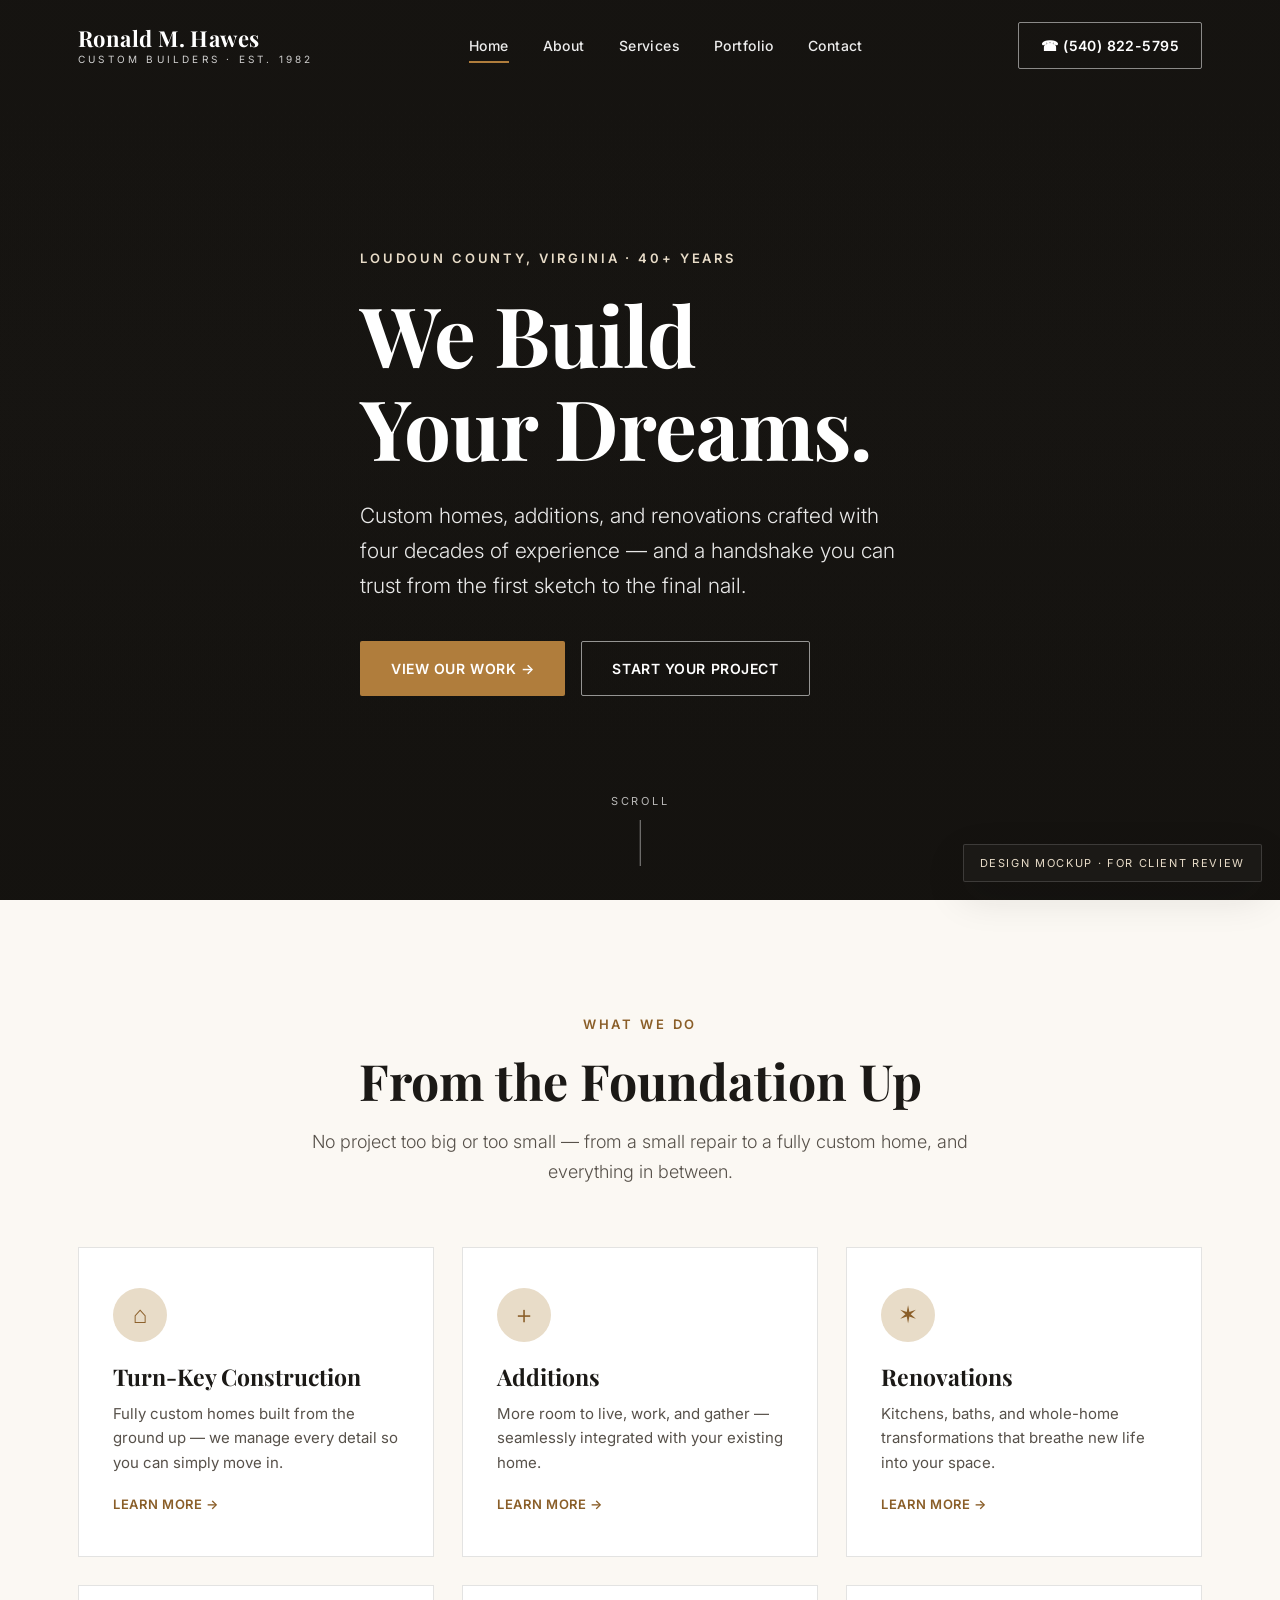
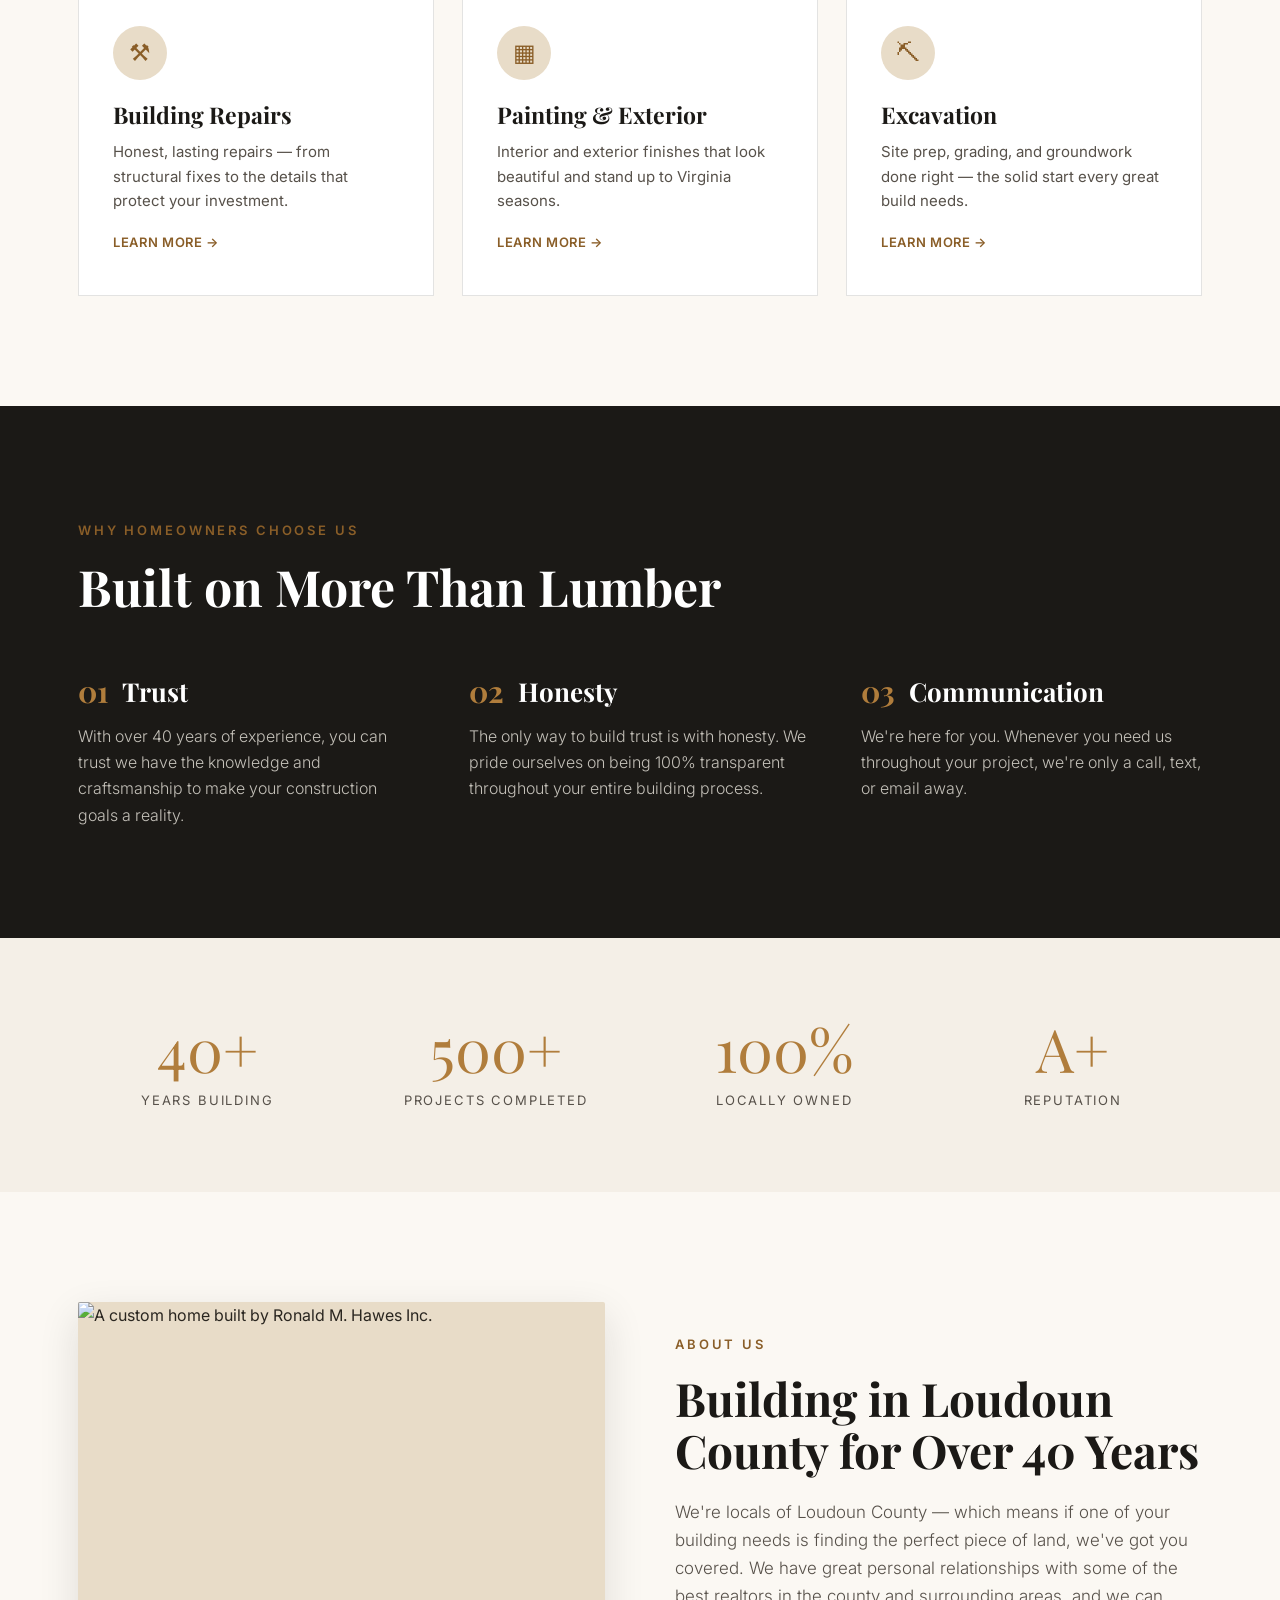
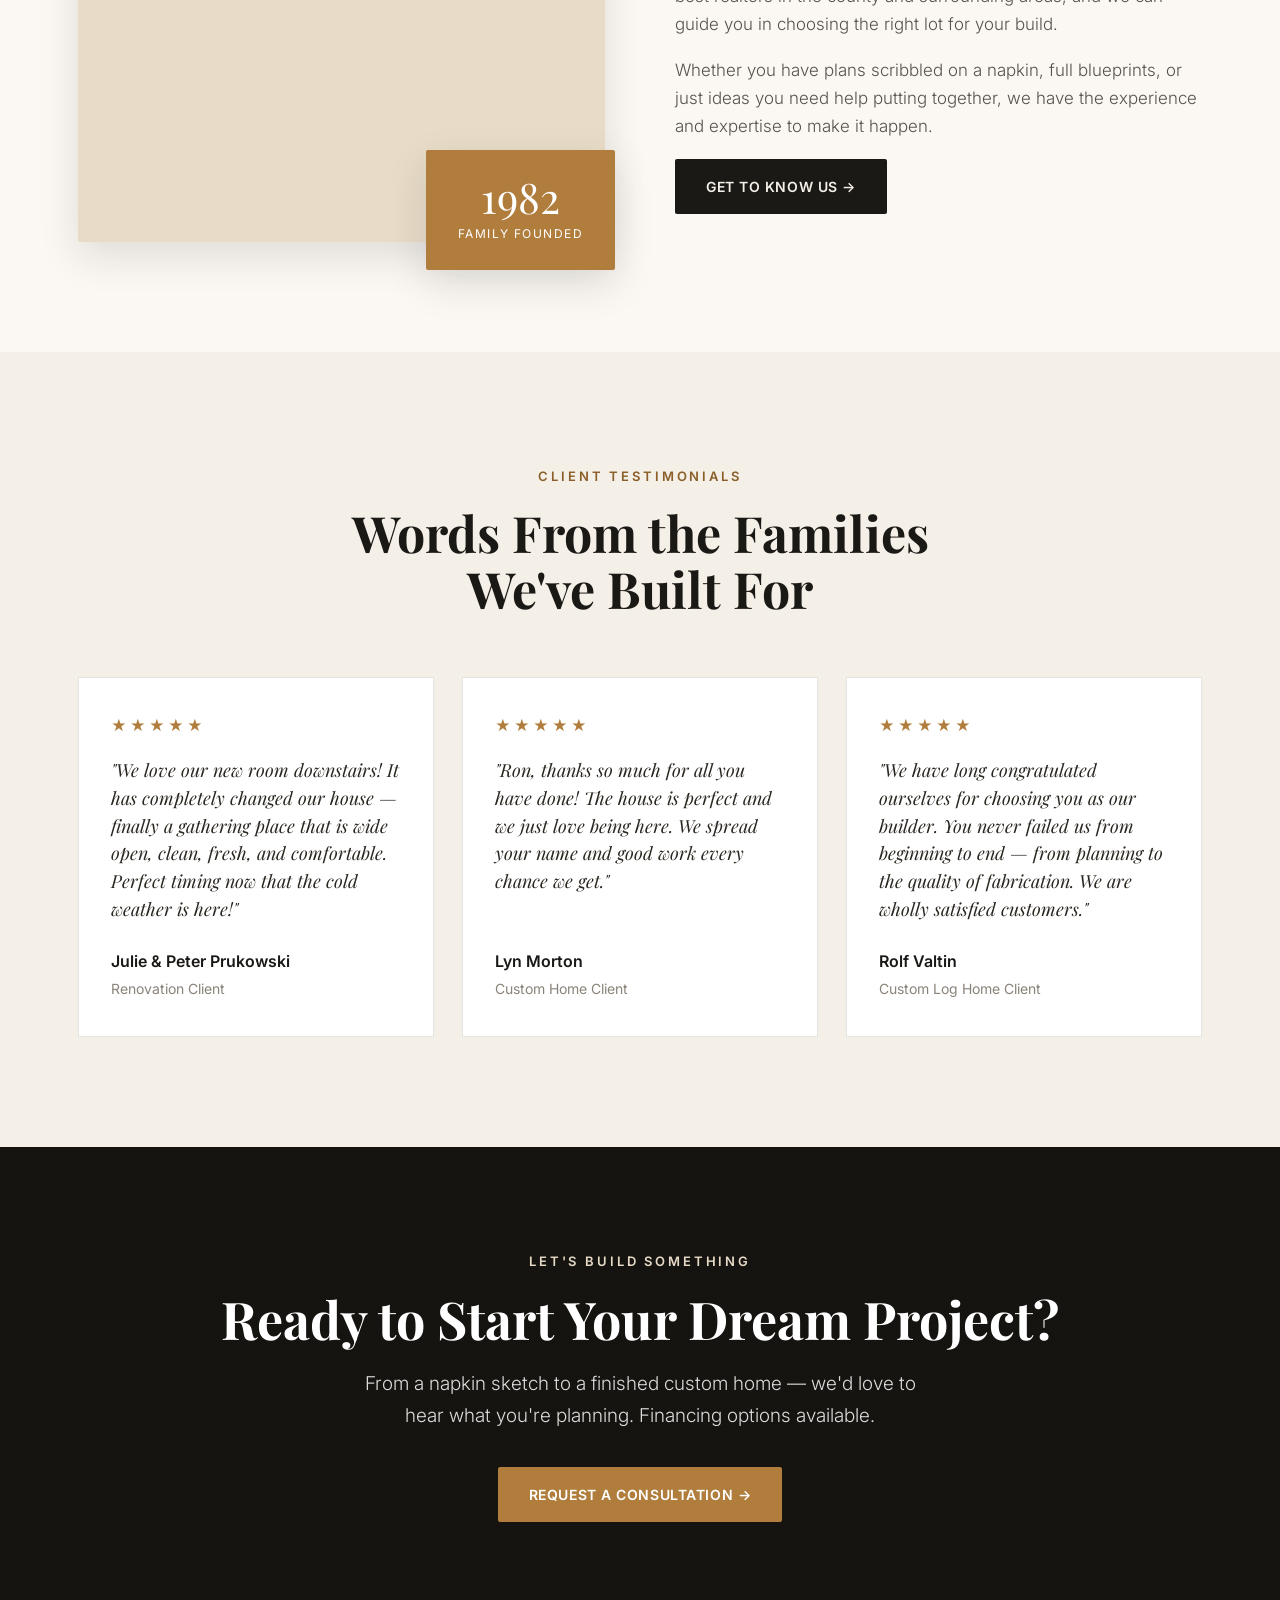
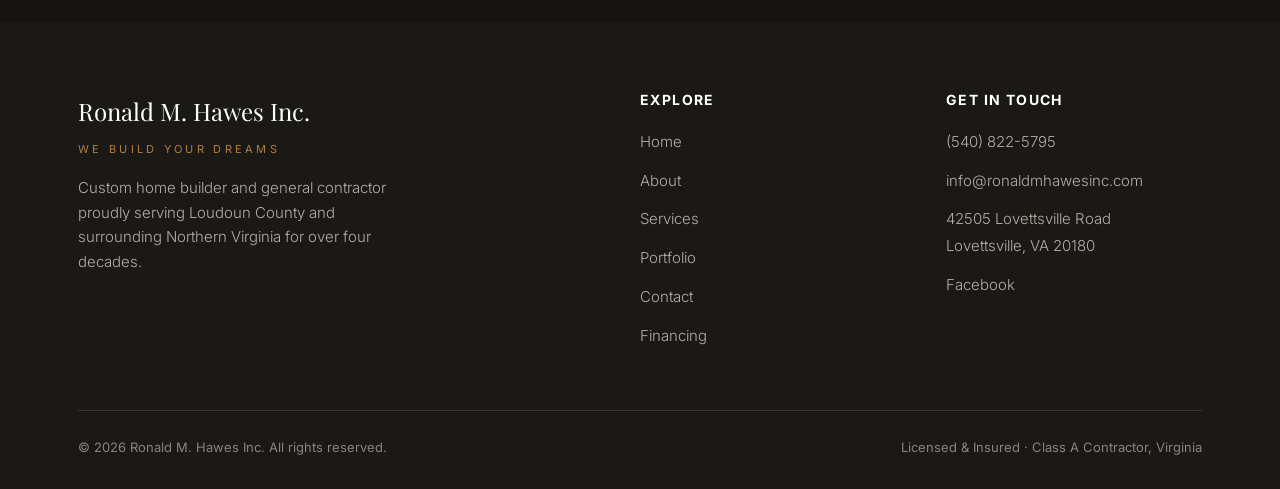
==== site1/index.html @ 23a02fa9 "Restructure into per-concept folders; add landing page (site1)" ====
<!DOCTYPE html>
<html lang="en">
<head>
<meta charset="UTF-8">
<meta name="viewport" content="width=device-width, initial-scale=1.0">
<title>Ronald M. Hawes Inc. | Custom Home Building in Loudoun County, VA</title>
<link rel="preconnect" href="https://fonts.googleapis.com">
<link rel="preconnect" href="https://fonts.gstatic.com" crossorigin>
<link href="https://fonts.googleapis.com/css2?family=Playfair+Display:wght@500;600;700&family=Inter:wght@300;400;500;600&display=swap" rel="stylesheet">
<link rel="stylesheet" href="styles.css">
</head>
<body>

<!-- ===== Header ===== -->
<header class="site-header" id="header">
  <div class="wrap nav">
    <a href="index.html" class="brand">
      <span class="brand-name">Ronald M. Hawes</span>
      <span class="brand-sub">Custom Builders · Est. 1982</span>
    </a>
    <nav class="nav-links">
      <a href="index.html" class="navlink active">Home</a>
      <a href="index.html#about" class="navlink">About</a>
      <a href="services.html" class="navlink">Services</a>
      <a href="portfolio.html" class="navlink">Portfolio</a>
      <a href="contact.html" class="navlink">Contact</a>
    </nav>
    <a href="tel:+15408225795" class="nav-cta">☎ (540) 822-5795</a>
    <button class="menu-toggle" aria-label="Menu"><span></span><span></span><span></span></button>
  </div>
</header>

<!-- ===== Hero ===== -->
<section class="hero" style="--hero-img:url('https://ronaldmhawesinc.com/wp-content/uploads/2022/08/rmh-slider-img4.jpeg')">
  <div class="hero-overlay"></div>
  <div class="wrap">
    <div class="hero-inner">
      <span class="eyebrow">Loudoun County, Virginia · 40+ Years</span>
      <h1>We Build<br>Your Dreams.</h1>
      <p class="lead">Custom homes, additions, and renovations crafted with four decades of experience — and a handshake you can trust from the first sketch to the final nail.</p>
      <div class="hero-actions">
        <a href="portfolio.html" class="btn btn--primary">View Our Work →</a>
        <a href="contact.html" class="btn btn--ghost">Start Your Project</a>
      </div>
    </div>
  </div>
  <div class="hero-scroll"><span>Scroll</span><span class="line"></span></div>
</section>

<!-- ===== Services overview ===== -->
<section class="section" id="services">
  <div class="wrap">
    <div class="section-head center reveal">
      <span class="eyebrow">What We Do</span>
      <h2>From the Foundation Up</h2>
      <p>No project too big or too small — from a small repair to a fully custom home, and everything in between.</p>
    </div>
    <div class="services-grid">
      <div class="service-card reveal">
        <div class="ico">⌂</div>
        <h3>Turn-Key Construction</h3>
        <p>Fully custom homes built from the ground up — we manage every detail so you can simply move in.</p>
        <a href="services.html" class="more">Learn More →</a>
      </div>
      <div class="service-card reveal">
        <div class="ico">＋</div>
        <h3>Additions</h3>
        <p>More room to live, work, and gather — seamlessly integrated with your existing home.</p>
        <a href="services.html" class="more">Learn More →</a>
      </div>
      <div class="service-card reveal">
        <div class="ico">✶</div>
        <h3>Renovations</h3>
        <p>Kitchens, baths, and whole-home transformations that breathe new life into your space.</p>
        <a href="services.html" class="more">Learn More →</a>
      </div>
      <div class="service-card reveal">
        <div class="ico">⚒</div>
        <h3>Building Repairs</h3>
        <p>Honest, lasting repairs — from structural fixes to the details that protect your investment.</p>
        <a href="services.html" class="more">Learn More →</a>
      </div>
      <div class="service-card reveal">
        <div class="ico">▦</div>
        <h3>Painting &amp; Exterior</h3>
        <p>Interior and exterior finishes that look beautiful and stand up to Virginia seasons.</p>
        <a href="services.html" class="more">Learn More →</a>
      </div>
      <div class="service-card reveal">
        <div class="ico">⛏</div>
        <h3>Excavation</h3>
        <p>Site prep, grading, and groundwork done right — the solid start every great build needs.</p>
        <a href="services.html" class="more">Learn More →</a>
      </div>
    </div>
  </div>
</section>

<!-- ===== Values ===== -->
<section class="section section--ink">
  <div class="wrap">
    <div class="section-head reveal">
      <span class="eyebrow">Why Homeowners Choose Us</span>
      <h2>Built on More Than Lumber</h2>
    </div>
    <div class="values">
      <div class="value reveal">
        <h3><span class="num">01</span> Trust</h3>
        <p>With over 40 years of experience, you can trust we have the knowledge and craftsmanship to make your construction goals a reality.</p>
      </div>
      <div class="value reveal">
        <h3><span class="num">02</span> Honesty</h3>
        <p>The only way to build trust is with honesty. We pride ourselves on being 100% transparent throughout your entire building process.</p>
      </div>
      <div class="value reveal">
        <h3><span class="num">03</span> Communication</h3>
        <p>We're here for you. Whenever you need us throughout your project, we're only a call, text, or email away.</p>
      </div>
    </div>
  </div>
</section>

<!-- ===== Stats ===== -->
<section class="section--tight section--cream">
  <div class="wrap">
    <div class="stats">
      <div class="stat reveal"><div class="figure">40+</div><div class="label">Years Building</div></div>
      <div class="stat reveal"><div class="figure">500+</div><div class="label">Projects Completed</div></div>
      <div class="stat reveal"><div class="figure">100%</div><div class="label">Locally Owned</div></div>
      <div class="stat reveal"><div class="figure">A+</div><div class="label">Reputation</div></div>
    </div>
  </div>
</section>

<!-- ===== About / Split ===== -->
<section class="section" id="about">
  <div class="wrap split">
    <div class="media reveal">
      <img src="https://ronaldmhawesinc.com/wp-content/uploads/2022/08/rmh-slider-img.png" alt="A custom home built by Ronald M. Hawes Inc.">
      <div class="badge"><div class="big">1982</div><div class="small">Family Founded</div></div>
    </div>
    <div class="reveal">
      <span class="eyebrow">About Us</span>
      <h2>Building in Loudoun County for Over 40 Years</h2>
      <p>We're locals of Loudoun County — which means if one of your building needs is finding the perfect piece of land, we've got you covered. We have great personal relationships with some of the best realtors in the county and surrounding areas, and we can guide you in choosing the right lot for your build.</p>
      <p>Whether you have plans scribbled on a napkin, full blueprints, or just ideas you need help putting together, we have the experience and expertise to make it happen.</p>
      <a href="contact.html" class="btn btn--dark">Get to Know Us →</a>
    </div>
  </div>
</section>

<!-- ===== Testimonials ===== -->
<section class="section section--cream">
  <div class="wrap">
    <div class="section-head center reveal">
      <span class="eyebrow">Client Testimonials</span>
      <h2>Words From the Families We've Built For</h2>
    </div>
    <div class="tcards">
      <div class="tcard reveal">
        <div class="stars">★★★★★</div>
        <blockquote>"We love our new room downstairs! It has completely changed our house — finally a gathering place that is wide open, clean, fresh, and comfortable. Perfect timing now that the cold weather is here!"</blockquote>
        <div class="who">Julie &amp; Peter Prukowski<span>Renovation Client</span></div>
      </div>
      <div class="tcard reveal">
        <div class="stars">★★★★★</div>
        <blockquote>"Ron, thanks so much for all you have done! The house is perfect and we just love being here. We spread your name and good work every chance we get."</blockquote>
        <div class="who">Lyn Morton<span>Custom Home Client</span></div>
      </div>
      <div class="tcard reveal">
        <div class="stars">★★★★★</div>
        <blockquote>"We have long congratulated ourselves for choosing you as our builder. You never failed us from beginning to end — from planning to the quality of fabrication. We are wholly satisfied customers."</blockquote>
        <div class="who">Rolf Valtin<span>Custom Log Home Client</span></div>
      </div>
    </div>
  </div>
</section>

<!-- ===== CTA band ===== -->
<section class="cta-band" style="background-image:linear-gradient(rgba(20,18,15,0.82),rgba(20,18,15,0.82)),url('https://ronaldmhawesinc.com/wp-content/uploads/2022/08/rmh-slider-img2.png')">
  <div class="wrap">
    <span class="eyebrow" style="color:var(--amber-soft)">Let's Build Something</span>
    <h2>Ready to Start Your Dream Project?</h2>
    <p>From a napkin sketch to a finished custom home — we'd love to hear what you're planning. Financing options available.</p>
    <a href="contact.html" class="btn btn--primary">Request a Consultation →</a>
  </div>
</section>

<!-- ===== Footer ===== -->
<footer class="site-footer">
  <div class="wrap">
    <div class="footer-grid">
      <div>
        <div class="brand-name">Ronald M. Hawes Inc.</div>
        <div class="brand-sub">We Build Your Dreams</div>
        <p>Custom home builder and general contractor proudly serving Loudoun County and surrounding Northern Virginia for over four decades.</p>
      </div>
      <div>
        <h4>Explore</h4>
        <ul>
          <li><a href="index.html">Home</a></li>
          <li><a href="index.html#about">About</a></li>
          <li><a href="services.html">Services</a></li>
          <li><a href="portfolio.html">Portfolio</a></li>
          <li><a href="contact.html">Contact</a></li>
          <li><a href="https://www.acornfinance.com/apply?d=7HP00#/financing">Financing</a></li>
        </ul>
      </div>
      <div>
        <h4>Get in Touch</h4>
        <ul>
          <li><a href="tel:+15408225795" class="contact-line">(540) 822-5795</a></li>
          <li><a href="mailto:info@ronaldmhawesinc.com" class="contact-line">info@ronaldmhawesinc.com</a></li>
          <li><span class="contact-line">42505 Lovettsville Road<br>Lovettsville, VA 20180</span></li>
          <li><a href="https://www.facebook.com/HawesInc/">Facebook</a></li>
        </ul>
      </div>
    </div>
    <div class="footer-bottom">
      <span>© 2026 Ronald M. Hawes Inc. All rights reserved.</span>
      <span>Licensed &amp; Insured · Class A Contractor, Virginia</span>
    </div>
  </div>
</footer>

<div class="mockup-flag">Design Mockup · For Client Review</div>

<script>
  // sticky header
  const header = document.getElementById('header');
  const onScroll = () => header.classList.toggle('scrolled', window.scrollY > 60);
  onScroll(); window.addEventListener('scroll', onScroll);
  // reveal on scroll
  const io = new IntersectionObserver((entries) => {
    entries.forEach(e => { if (e.isIntersecting) { e.target.classList.add('in'); io.unobserve(e.target); } });
  }, { threshold: 0.12 });
  document.querySelectorAll('.reveal').forEach(el => io.observe(el));
</script>
</body>
</html>
---- site1/styles.css ----
/* =========================================================
   Ronald M. Hawes Inc. — Redesign Mockup
   Warm, premium custom-home aesthetic
   ========================================================= */

:root {
  --ink: #1b1916;
  --charcoal: #2a2620;
  --stone: #57514a;
  --mist: #8a837a;
  --cream: #f4efe7;
  --paper: #fbf8f3;
  --white: #ffffff;
  --amber: #b07d3c;
  --amber-dark: #8a5e28;
  --amber-soft: #e8dcc8;
  --line: rgba(27, 25, 22, 0.12);
  --shadow-sm: 0 2px 10px rgba(27, 25, 22, 0.06);
  --shadow-md: 0 14px 40px rgba(27, 25, 22, 0.12);
  --shadow-lg: 0 30px 70px rgba(27, 25, 22, 0.22);
  --serif: "Playfair Display", Georgia, "Times New Roman", serif;
  --sans: "Inter", -apple-system, BlinkMacSystemFont, "Segoe UI", Roboto, sans-serif;
  --maxw: 1180px;
}

* { margin: 0; padding: 0; box-sizing: border-box; }

html { scroll-behavior: smooth; }

body {
  font-family: var(--sans);
  color: var(--charcoal);
  background: var(--paper);
  line-height: 1.65;
  -webkit-font-smoothing: antialiased;
  overflow-x: hidden;
}

h1, h2, h3, h4 { font-family: var(--serif); font-weight: 700; color: var(--ink); line-height: 1.12; }

a { color: inherit; text-decoration: none; }

img { display: block; max-width: 100%; }

.wrap { max-width: var(--maxw); margin: 0 auto; padding: 0 28px; }

.eyebrow {
  font-family: var(--sans);
  font-size: 13px;
  font-weight: 600;
  letter-spacing: 0.22em;
  text-transform: uppercase;
  color: var(--amber-dark);
  margin-bottom: 18px;
  display: inline-block;
}

.section { padding: 110px 0; }
.section--tight { padding: 80px 0; }
.section--cream { background: var(--cream); }
.section--ink { background: var(--ink); color: var(--cream); }
.section--ink h1, .section--ink h2, .section--ink h3 { color: var(--white); }

/* ---------- Buttons ---------- */
.btn {
  display: inline-flex;
  align-items: center;
  gap: 10px;
  font-family: var(--sans);
  font-size: 14px;
  font-weight: 600;
  letter-spacing: 0.04em;
  padding: 15px 30px;
  border-radius: 2px;
  border: 1.5px solid transparent;
  cursor: pointer;
  transition: all 0.25s ease;
  text-transform: uppercase;
}
.btn--primary { background: var(--amber); color: var(--white); }
.btn--primary:hover { background: var(--amber-dark); transform: translateY(-2px); box-shadow: var(--shadow-md); }
.btn--ghost { background: transparent; color: var(--white); border-color: rgba(255,255,255,0.55); }
.btn--ghost:hover { background: rgba(255,255,255,0.12); border-color: #fff; }
.btn--dark { background: var(--ink); color: var(--cream); }
.btn--dark:hover { background: var(--charcoal); transform: translateY(-2px); box-shadow: var(--shadow-md); }

/* ---------- Header ---------- */
.site-header {
  position: fixed;
  top: 0; left: 0; right: 0;
  z-index: 100;
  transition: background 0.3s ease, box-shadow 0.3s ease, padding 0.3s ease;
  padding: 22px 0;
}
.site-header.scrolled {
  background: rgba(251, 248, 243, 0.96);
  backdrop-filter: blur(10px);
  box-shadow: var(--shadow-sm);
  padding: 14px 0;
}
.nav { display: flex; align-items: center; justify-content: space-between; }
.brand { display: flex; flex-direction: column; line-height: 1; }
.brand .brand-name {
  font-family: var(--serif);
  font-size: 22px;
  font-weight: 700;
  letter-spacing: 0.02em;
  color: #fff;
  transition: color 0.3s ease;
}
.brand .brand-sub {
  font-family: var(--sans);
  font-size: 10px;
  letter-spacing: 0.32em;
  text-transform: uppercase;
  color: rgba(255,255,255,0.8);
  margin-top: 5px;
  transition: color 0.3s ease;
}
.scrolled .brand .brand-name { color: var(--ink); }
.scrolled .brand .brand-sub { color: var(--amber-dark); }

.nav-links { display: flex; align-items: center; gap: 34px; }
.nav-links a.navlink {
  font-size: 14px;
  font-weight: 500;
  letter-spacing: 0.03em;
  color: rgba(255,255,255,0.92);
  transition: color 0.2s ease;
  position: relative;
}
.nav-links a.navlink::after {
  content: ""; position: absolute; left: 0; bottom: -6px;
  width: 0; height: 2px; background: var(--amber); transition: width 0.25s ease;
}
.nav-links a.navlink:hover::after,
.nav-links a.navlink.active::after { width: 100%; }
.scrolled .nav-links a.navlink { color: var(--stone); }
.scrolled .nav-links a.navlink.active { color: var(--ink); }

.nav-cta {
  display: inline-flex; align-items: center; gap: 9px;
  font-size: 14px; font-weight: 600; letter-spacing: 0.03em;
  color: #fff; padding: 11px 22px; border: 1.5px solid rgba(255,255,255,0.5); border-radius: 2px;
  transition: all 0.25s ease;
}
.nav-cta:hover { background: var(--amber); border-color: var(--amber); }
.scrolled .nav-cta { color: var(--ink); border-color: var(--line); }
.scrolled .nav-cta:hover { color: #fff; background: var(--amber); border-color: var(--amber); }

.menu-toggle { display: none; background: none; border: none; cursor: pointer; flex-direction: column; gap: 5px; }
.menu-toggle span { width: 26px; height: 2px; background: #fff; transition: 0.3s; }
.scrolled .menu-toggle span { background: var(--ink); }

/* ---------- Hero ---------- */
.hero {
  position: relative;
  min-height: 100vh;
  display: flex;
  align-items: center;
  color: #fff;
  background: linear-gradient(180deg, rgba(20,18,15,0.55) 0%, rgba(20,18,15,0.45) 40%, rgba(20,18,15,0.78) 100%), var(--ink);
  background-size: cover;
  background-position: center;
}
.hero::after {
  content: ""; position: absolute; inset: 0;
  background-image: var(--hero-img);
  background-size: cover; background-position: center;
  z-index: 0; opacity: 1;
}
.hero .hero-overlay {
  position: absolute; inset: 0; z-index: 1;
  background: linear-gradient(180deg, rgba(20,18,15,0.55) 0%, rgba(20,18,15,0.35) 45%, rgba(20,18,15,0.82) 100%);
}
.hero .wrap { position: relative; z-index: 2; }
.hero-inner { max-width: 720px; padding: 120px 0 80px; }
.hero .eyebrow { color: var(--amber-soft); }
.hero h1 { font-size: clamp(44px, 6.5vw, 84px); color: #fff; letter-spacing: -0.01em; }
.hero .lead { font-size: clamp(17px, 2vw, 21px); color: rgba(255,255,255,0.9); margin: 26px 0 38px; max-width: 560px; font-weight: 300; }
.hero-actions { display: flex; gap: 16px; flex-wrap: wrap; }
.hero-scroll {
  position: absolute; bottom: 34px; left: 50%; transform: translateX(-50%); z-index: 2;
  color: rgba(255,255,255,0.7); font-size: 11px; letter-spacing: 0.25em; text-transform: uppercase;
  display: flex; flex-direction: column; align-items: center; gap: 10px;
}
.hero-scroll .line { width: 1px; height: 46px; background: rgba(255,255,255,0.5); animation: pulse 2s infinite; }
@keyframes pulse { 0%,100%{opacity:0.3;} 50%{opacity:1;} }

/* ---------- Section heads ---------- */
.section-head { max-width: 680px; margin-bottom: 60px; }
.section-head.center { margin-left: auto; margin-right: auto; text-align: center; }
.section-head h2 { font-size: clamp(32px, 4.2vw, 50px); }
.section-head p { color: var(--stone); font-size: 18px; margin-top: 18px; font-weight: 300; }

/* ---------- Services grid ---------- */
.services-grid { display: grid; grid-template-columns: repeat(3, 1fr); gap: 28px; }
.service-card {
  background: var(--white);
  border: 1px solid var(--line);
  padding: 40px 34px;
  transition: all 0.3s ease;
  position: relative;
  overflow: hidden;
}
.service-card::before {
  content: ""; position: absolute; left: 0; top: 0; height: 3px; width: 0; background: var(--amber); transition: width 0.35s ease;
}
.service-card:hover { transform: translateY(-6px); box-shadow: var(--shadow-md); }
.service-card:hover::before { width: 100%; }
.service-card .ico {
  width: 54px; height: 54px; border-radius: 50%;
  background: var(--amber-soft); color: var(--amber-dark);
  display: flex; align-items: center; justify-content: center; margin-bottom: 22px;
  font-size: 24px;
}
.service-card h3 { font-size: 23px; margin-bottom: 12px; }
.service-card p { color: var(--stone); font-size: 15px; }
.service-card .more { margin-top: 18px; font-size: 13px; font-weight: 600; letter-spacing: 0.05em; text-transform: uppercase; color: var(--amber-dark); display: inline-flex; gap: 7px; }

/* ---------- Values ---------- */
.values { display: grid; grid-template-columns: repeat(3, 1fr); gap: 50px; }
.value h3 { font-size: 26px; margin-bottom: 14px; display: flex; align-items: center; gap: 14px; }
.value .num { font-family: var(--serif); font-size: 30px; color: var(--amber); }
.value p { color: rgba(244,239,231,0.78); font-weight: 300; }
.section--ink .value h3 { color: #fff; }

/* ---------- Stats ---------- */
.stats { display: grid; grid-template-columns: repeat(4, 1fr); gap: 30px; text-align: center; }
.stat .figure { font-family: var(--serif); font-size: clamp(40px, 5vw, 60px); color: var(--amber); line-height: 1; }
.stat .label { font-size: 13px; letter-spacing: 0.14em; text-transform: uppercase; color: var(--stone); margin-top: 12px; }

/* ---------- Split / About ---------- */
.split { display: grid; grid-template-columns: 1fr 1fr; gap: 70px; align-items: center; }
.split .media { position: relative; }
.split .media img { width: 100%; height: 540px; object-fit: cover; border-radius: 2px; box-shadow: var(--shadow-md); background: var(--amber-soft); }
.split .media .badge {
  position: absolute; bottom: -28px; right: -10px;
  background: var(--amber); color: #fff; padding: 26px 32px; border-radius: 2px; box-shadow: var(--shadow-md); text-align: center;
}
.split .media .badge .big { font-family: var(--serif); font-size: 42px; line-height: 1; }
.split .media .badge .small { font-size: 12px; letter-spacing: 0.12em; text-transform: uppercase; margin-top: 6px; }
.split h2 { font-size: clamp(30px, 4vw, 46px); margin-bottom: 22px; }
.split p { color: var(--stone); margin-bottom: 18px; font-size: 17px; font-weight: 300; }

/* ---------- Testimonials ---------- */
.tcards { display: grid; grid-template-columns: repeat(3, 1fr); gap: 28px; }
.tcard { background: var(--white); border: 1px solid var(--line); padding: 36px 32px; display: flex; flex-direction: column; }
.tcard .stars { color: var(--amber); letter-spacing: 3px; margin-bottom: 18px; font-size: 15px; }
.tcard blockquote { font-family: var(--serif); font-style: italic; font-size: 18px; line-height: 1.55; color: var(--charcoal); flex: 1; }
.tcard .who { margin-top: 24px; font-weight: 600; color: var(--ink); }
.tcard .who span { display: block; font-weight: 400; font-size: 14px; color: var(--mist); margin-top: 2px; }

/* ---------- CTA band ---------- */
.cta-band {
  background: linear-gradient(rgba(20,18,15,0.82), rgba(20,18,15,0.82)), var(--ink);
  background-size: cover; background-position: center;
  color: #fff; text-align: center; padding: 100px 0;
}
.cta-band h2 { font-size: clamp(32px, 4.5vw, 52px); color: #fff; }
.cta-band p { color: rgba(255,255,255,0.85); font-size: 19px; margin: 20px auto 36px; max-width: 560px; font-weight: 300; }

/* ---------- Footer ---------- */
.site-footer { background: var(--ink); color: rgba(244,239,231,0.7); padding: 70px 0 30px; }
.footer-grid { display: grid; grid-template-columns: 2fr 1fr 1fr; gap: 50px; margin-bottom: 50px; }
.site-footer .brand-name { font-family: var(--serif); font-size: 24px; color: #fff; }
.site-footer .brand-sub { font-size: 11px; letter-spacing: 0.3em; text-transform: uppercase; color: var(--amber); margin-top: 8px; }
.site-footer p { font-size: 15px; margin-top: 18px; max-width: 320px; font-weight: 300; }
.site-footer h4 { color: #fff; font-family: var(--sans); font-size: 14px; letter-spacing: 0.1em; text-transform: uppercase; margin-bottom: 20px; }
.site-footer ul { list-style: none; }
.site-footer ul li { margin-bottom: 12px; }
.site-footer ul li a, .site-footer .contact-line { font-size: 15px; color: rgba(244,239,231,0.7); transition: color 0.2s; font-weight: 300; }
.site-footer ul li a:hover { color: var(--amber); }
.footer-bottom { border-top: 1px solid rgba(255,255,255,0.12); padding-top: 26px; display: flex; justify-content: space-between; flex-wrap: wrap; gap: 12px; font-size: 13px; color: rgba(244,239,231,0.5); }

/* ---------- Page hero (interior) ---------- */
.page-hero {
  background: linear-gradient(rgba(20,18,15,0.6), rgba(20,18,15,0.72)), var(--ink);
  background-size: cover; background-position: center;
  color: #fff; padding: 200px 0 100px; text-align: center;
}
.page-hero h1 { font-size: clamp(38px, 5.5vw, 64px); color: #fff; }
.page-hero p { color: rgba(255,255,255,0.85); font-size: 18px; margin-top: 18px; font-weight: 300; }
.crumbs { font-size: 13px; letter-spacing: 0.08em; text-transform: uppercase; color: var(--amber-soft); margin-bottom: 22px; }
.crumbs a:hover { color: #fff; }

/* ---------- Services detail ---------- */
.svc-row { display: grid; grid-template-columns: 1fr 1fr; gap: 60px; align-items: center; margin-bottom: 90px; }
.svc-row:nth-child(even) .svc-media { order: 2; }
.svc-row .svc-media img { width: 100%; height: 420px; object-fit: cover; box-shadow: var(--shadow-md); background: var(--amber-soft); }
.svc-row .svc-num { font-family: var(--serif); font-size: 16px; color: var(--amber); letter-spacing: 0.1em; }
.svc-row h2 { font-size: clamp(28px, 3.6vw, 42px); margin: 10px 0 18px; }
.svc-row p { color: var(--stone); font-size: 17px; font-weight: 300; margin-bottom: 18px; }
.svc-row ul { list-style: none; }
.svc-row ul li { padding-left: 28px; position: relative; margin-bottom: 10px; color: var(--stone); }
.svc-row ul li::before { content: "✓"; position: absolute; left: 0; color: var(--amber); font-weight: 700; }

/* ---------- Portfolio ---------- */
.filterbar { display: flex; justify-content: center; gap: 14px; flex-wrap: wrap; margin-bottom: 50px; }
.filterbar button {
  font-family: var(--sans); font-size: 13px; font-weight: 600; letter-spacing: 0.05em; text-transform: uppercase;
  padding: 10px 22px; border: 1.5px solid var(--line); background: transparent; color: var(--stone); cursor: pointer; border-radius: 2px; transition: all 0.2s;
}
.filterbar button:hover { border-color: var(--amber); color: var(--amber-dark); }
.filterbar button.active { background: var(--ink); color: #fff; border-color: var(--ink); }
.gallery { display: grid; grid-template-columns: repeat(3, 1fr); gap: 22px; }
.gtile { position: relative; overflow: hidden; border-radius: 2px; background: var(--amber-soft); aspect-ratio: 4/3; cursor: pointer; }
.gtile img { width: 100%; height: 100%; object-fit: cover; transition: transform 0.5s ease; }
.gtile:hover img { transform: scale(1.07); }
.gtile .cap {
  position: absolute; inset: 0; display: flex; flex-direction: column; justify-content: flex-end;
  padding: 24px; color: #fff; background: linear-gradient(rgba(0,0,0,0) 40%, rgba(20,18,15,0.85));
  opacity: 0; transition: opacity 0.3s ease;
}
.gtile:hover .cap { opacity: 1; }
.gtile .cap .tag { font-size: 11px; letter-spacing: 0.16em; text-transform: uppercase; color: var(--amber-soft); margin-bottom: 6px; }
.gtile .cap h3 { font-size: 20px; color: #fff; }
.gtile.tall { aspect-ratio: 3/4; }

/* ---------- Contact ---------- */
.contact-grid { display: grid; grid-template-columns: 1.1fr 0.9fr; gap: 64px; }
.form-card { background: var(--white); border: 1px solid var(--line); padding: 46px; box-shadow: var(--shadow-sm); }
.field { margin-bottom: 22px; }
.field label { display: block; font-size: 13px; font-weight: 600; letter-spacing: 0.05em; text-transform: uppercase; color: var(--stone); margin-bottom: 9px; }
.field input, .field textarea, .field select {
  width: 100%; padding: 14px 16px; border: 1.5px solid var(--line); border-radius: 2px; font-family: var(--sans); font-size: 16px; color: var(--ink); background: var(--paper); transition: border 0.2s;
}
.field input:focus, .field textarea:focus, .field select:focus { outline: none; border-color: var(--amber); }
.field textarea { resize: vertical; min-height: 130px; }
.info-block { margin-bottom: 36px; }
.info-block .ico { width: 46px; height: 46px; border-radius: 50%; background: var(--amber-soft); color: var(--amber-dark); display: flex; align-items: center; justify-content: center; font-size: 20px; margin-bottom: 14px; }
.info-block h4 { font-family: var(--sans); font-size: 14px; letter-spacing: 0.08em; text-transform: uppercase; color: var(--ink); margin-bottom: 6px; }
.info-block p, .info-block a { color: var(--stone); font-size: 17px; font-weight: 300; }
.info-block a:hover { color: var(--amber-dark); }
.map-strip { height: 260px; background: var(--cream); display: flex; align-items: center; justify-content: center; color: var(--mist); font-size: 14px; letter-spacing: 0.1em; text-transform: uppercase; border: 1px solid var(--line); margin-top: 12px; }

/* ---------- Mockup banner ---------- */
.mockup-flag {
  position: fixed; bottom: 18px; right: 18px; z-index: 200;
  background: var(--ink); color: var(--amber-soft); font-size: 11px; letter-spacing: 0.15em; text-transform: uppercase;
  padding: 9px 16px; border-radius: 2px; box-shadow: var(--shadow-md); border: 1px solid rgba(255,255,255,0.15);
}

/* ---------- Reveal anim ---------- */
.reveal { opacity: 0; transform: translateY(28px); transition: opacity 0.7s ease, transform 0.7s ease; }
.reveal.in { opacity: 1; transform: none; }

/* ---------- Responsive ---------- */
@media (max-width: 940px) {
  .services-grid, .tcards, .gallery { grid-template-columns: repeat(2, 1fr); }
  .values { grid-template-columns: 1fr; gap: 34px; }
  .stats { grid-template-columns: repeat(2, 1fr); gap: 40px 20px; }
  .split, .svc-row, .contact-grid { grid-template-columns: 1fr; gap: 40px; }
  .svc-row:nth-child(even) .svc-media { order: 0; }
  .split .media img, .svc-row .svc-media img { height: 360px; }
  .footer-grid { grid-template-columns: 1fr; gap: 36px; }
  .nav-links { display: none; }
  .menu-toggle { display: flex; }
}
@media (max-width: 600px) {
  .services-grid, .tcards, .gallery { grid-template-columns: 1fr; }
  .section { padding: 70px 0; }
  .wrap { padding: 0 20px; }
  .hero-actions { flex-direction: column; }
  .hero-actions .btn { justify-content: center; }
}
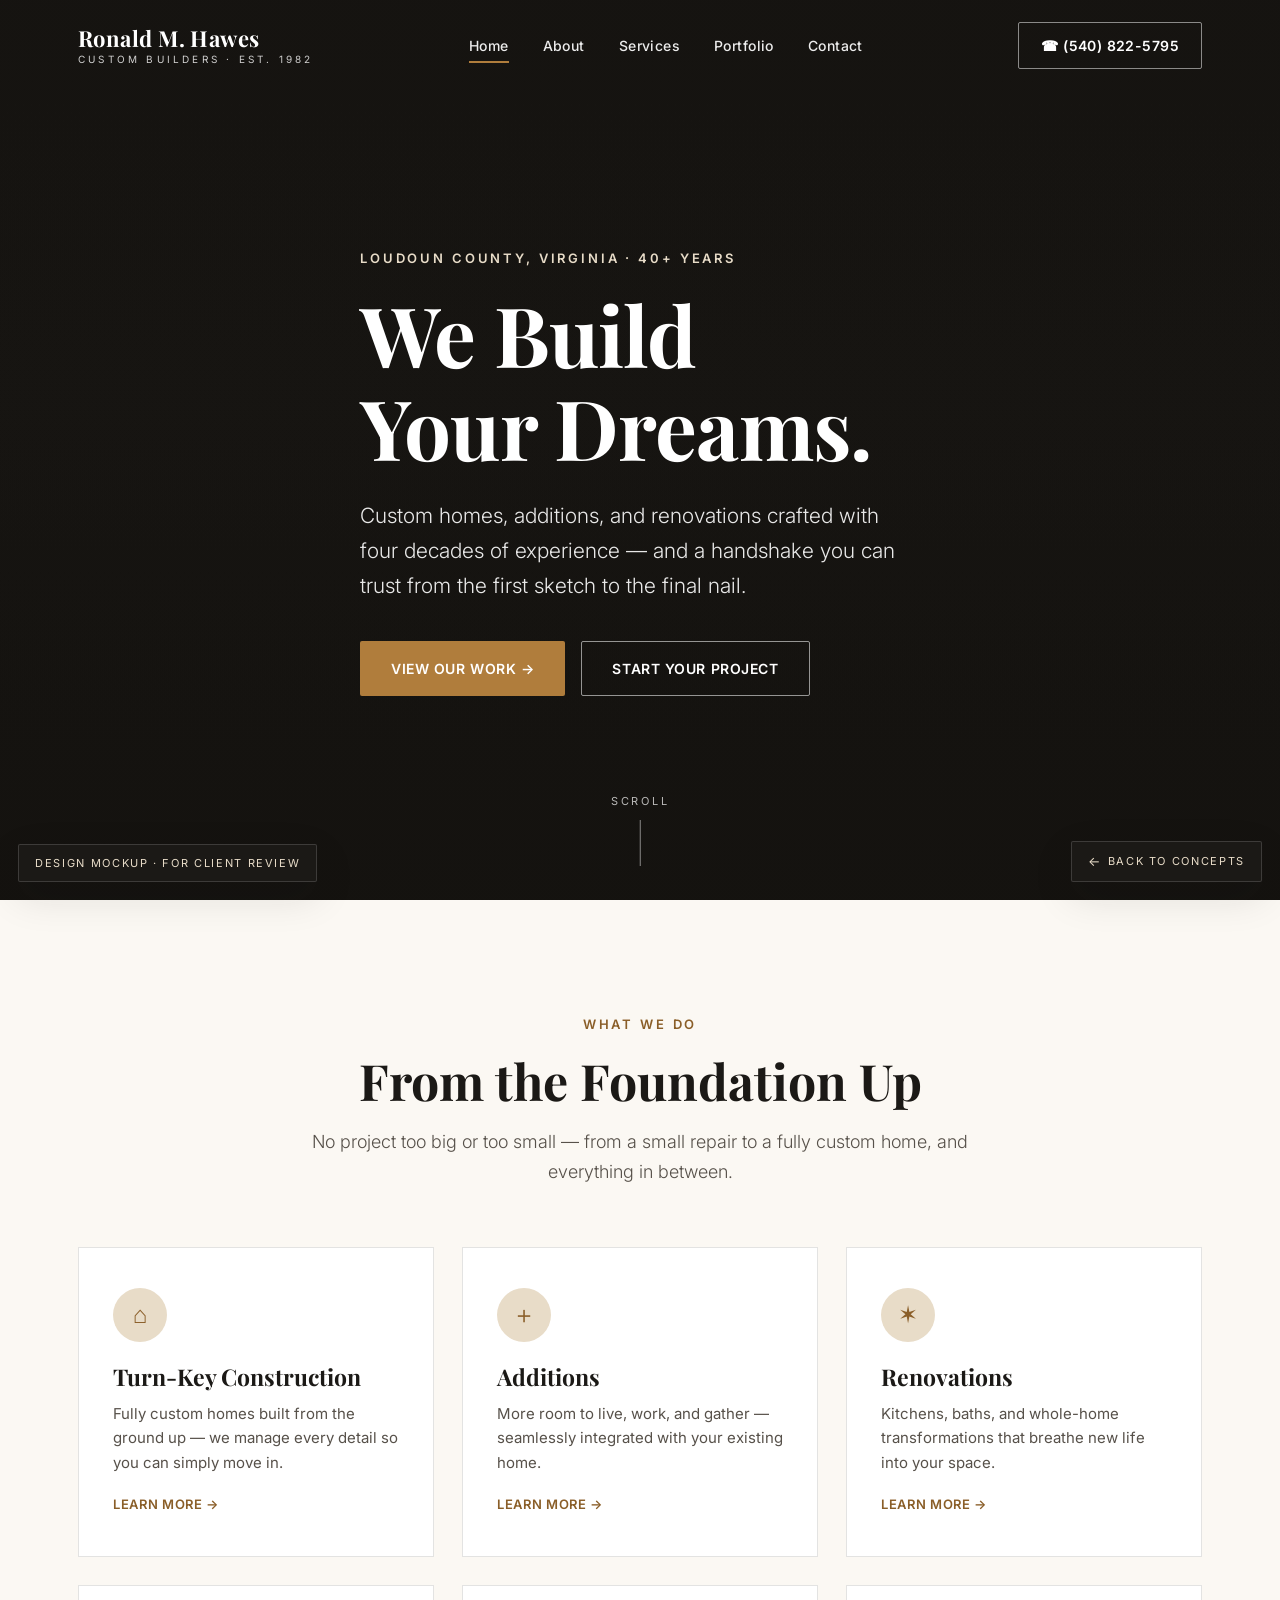
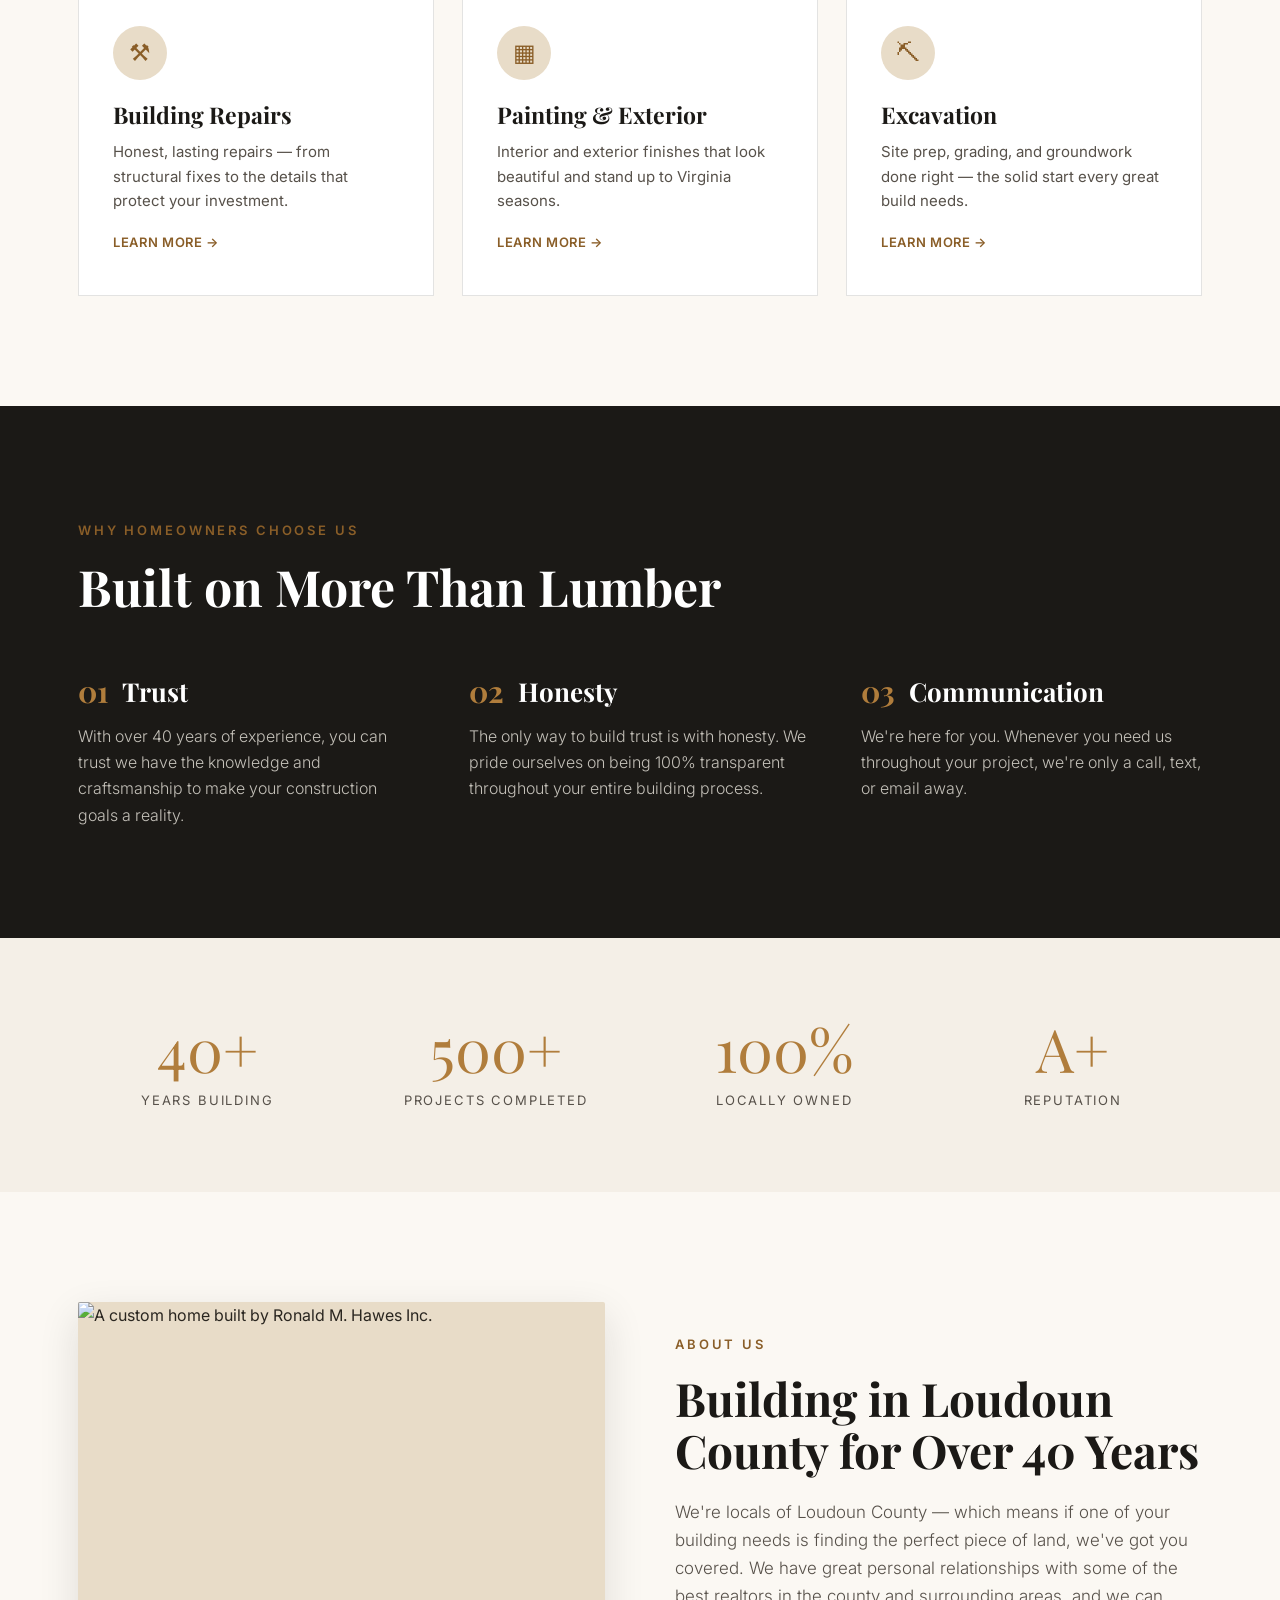
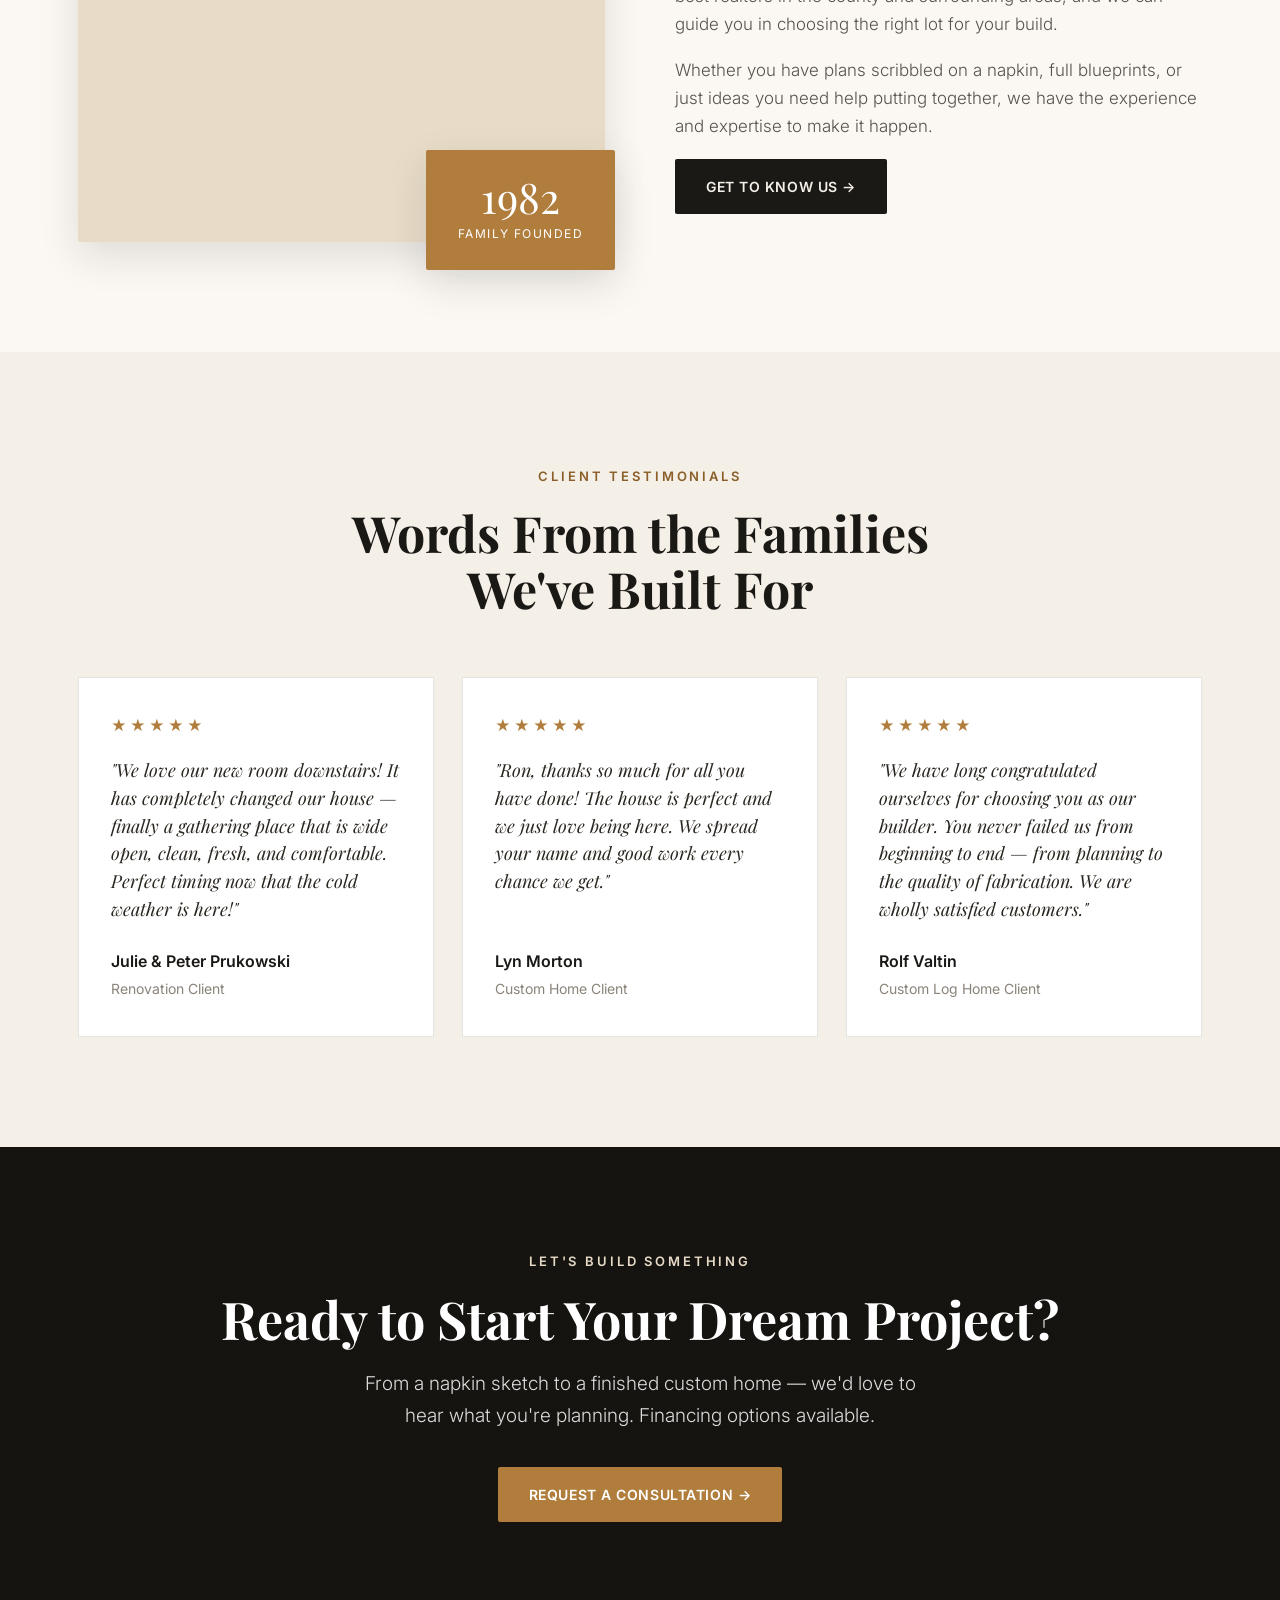
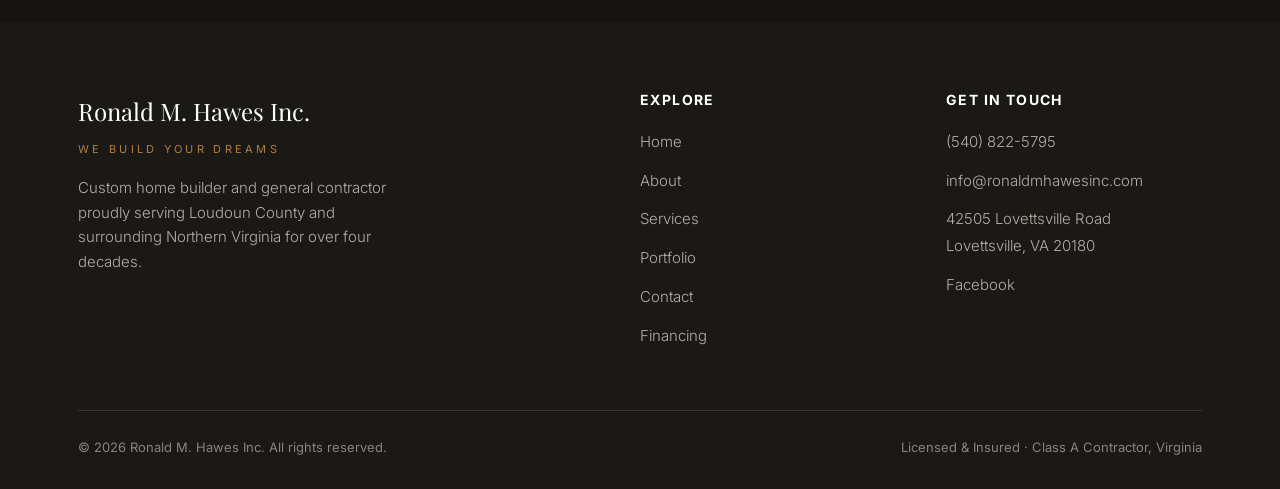
==== commit 16f8f141: "Add Back-to-Concepts nav button on all sites; drop Concept 4 from landing" ====
--- a/site1/index.html
+++ b/site1/index.html
@@ -224,6 +224,7 @@
 </footer>
 
 <div class="mockup-flag">Design Mockup · For Client Review</div>
+<a href="../index.html" class="review-nav">Back to Concepts</a>
 
 <script>
   // sticky header
--- a/site1/styles.css
+++ b/site1/styles.css
@@ -336,7 +336,7 @@
 
 /* ---------- Mockup banner ---------- */
 .mockup-flag {
-  position: fixed; bottom: 18px; right: 18px; z-index: 200;
+  position: fixed; bottom: 18px; left: 18px; z-index: 200;
   background: var(--ink); color: var(--amber-soft); font-size: 11px; letter-spacing: 0.15em; text-transform: uppercase;
   padding: 9px 16px; border-radius: 2px; box-shadow: var(--shadow-md); border: 1px solid rgba(255,255,255,0.15);
 }
@@ -364,3 +364,8 @@
   .hero-actions { flex-direction: column; }
   .hero-actions .btn { justify-content: center; }
 }
+
+/* Reviewer nav — mirrors the mockup tag, links to concept menu */
+.review-nav{position:fixed;right:18px;bottom:18px;z-index:200;display:inline-flex;align-items:center;gap:8px;background:var(--ink);color:var(--amber-soft);font-size:11px;letter-spacing:.15em;text-transform:uppercase;padding:9px 16px;border-radius:2px;box-shadow:var(--shadow-md);border:1px solid rgba(255,255,255,.15);transition:.2s}
+.review-nav::before{content:"\2190";font-size:13px;letter-spacing:0}
+.review-nav:hover{background:var(--charcoal);color:#fff}
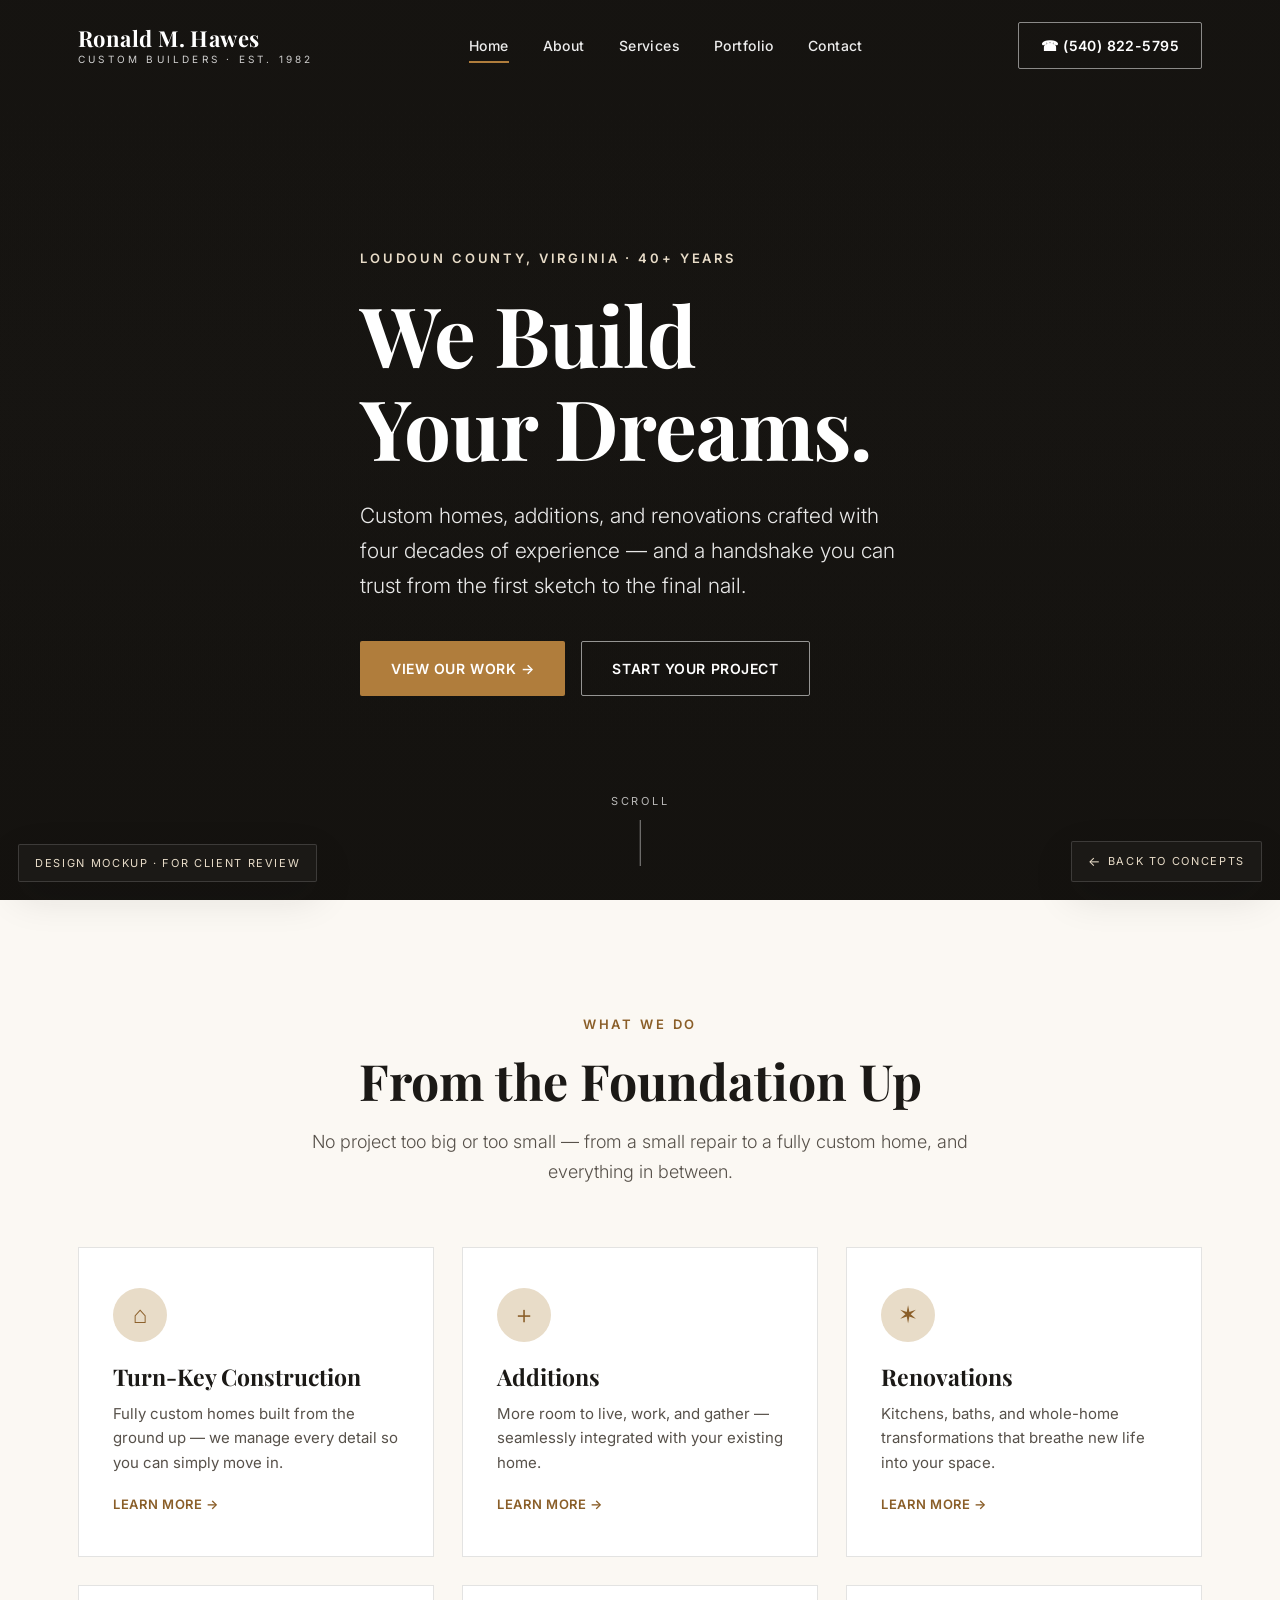
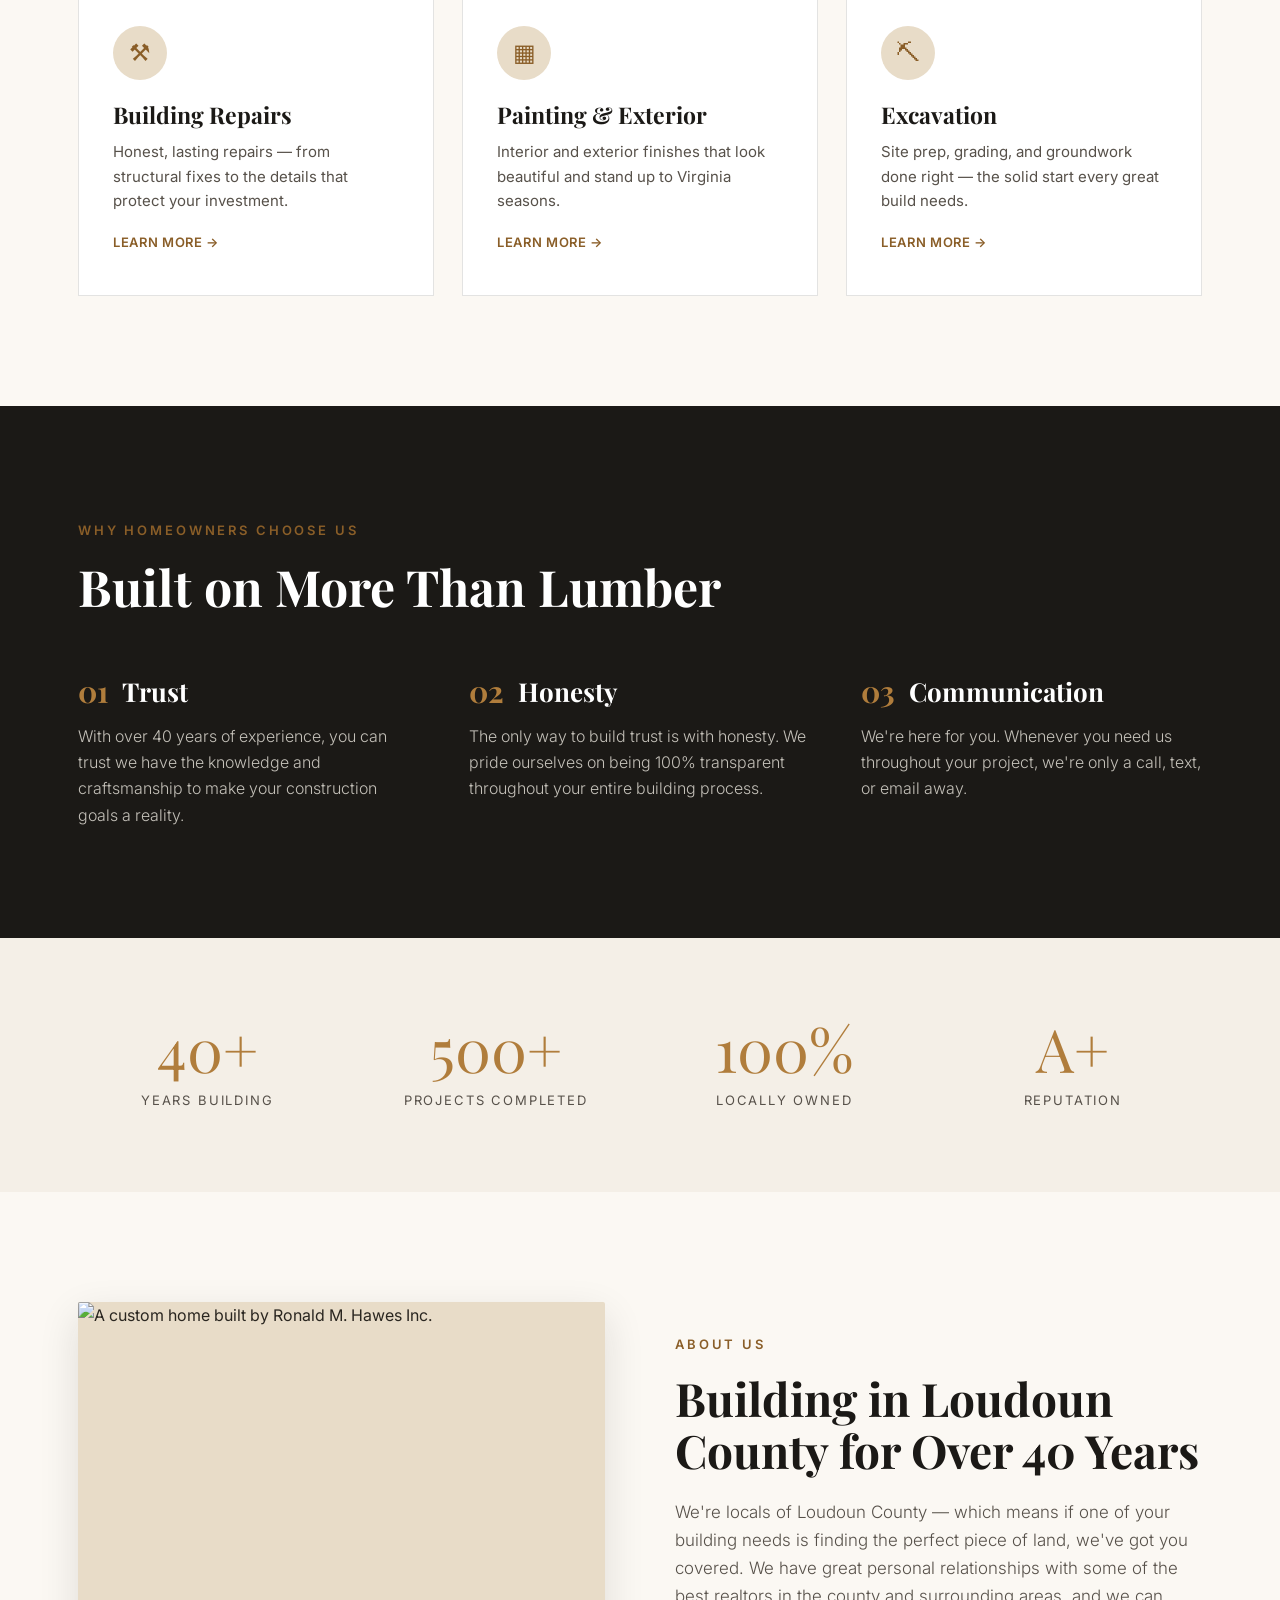
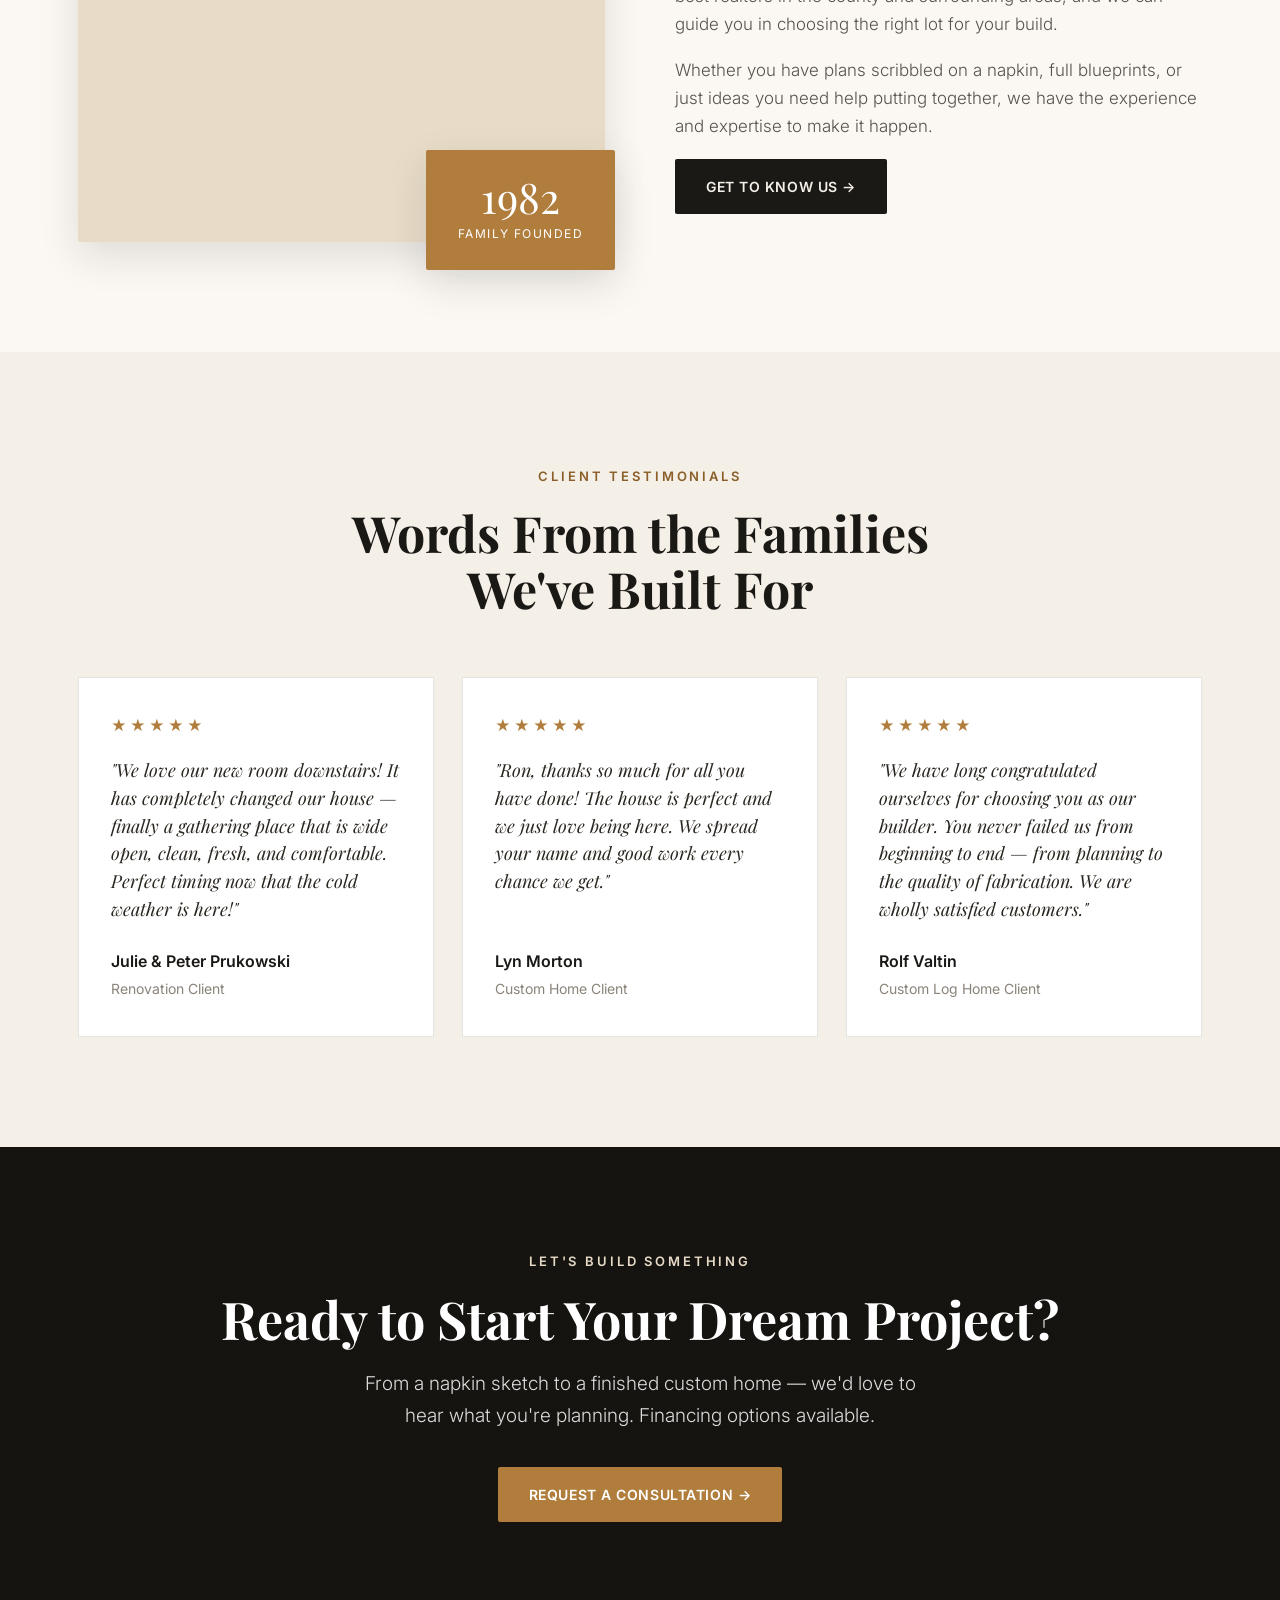
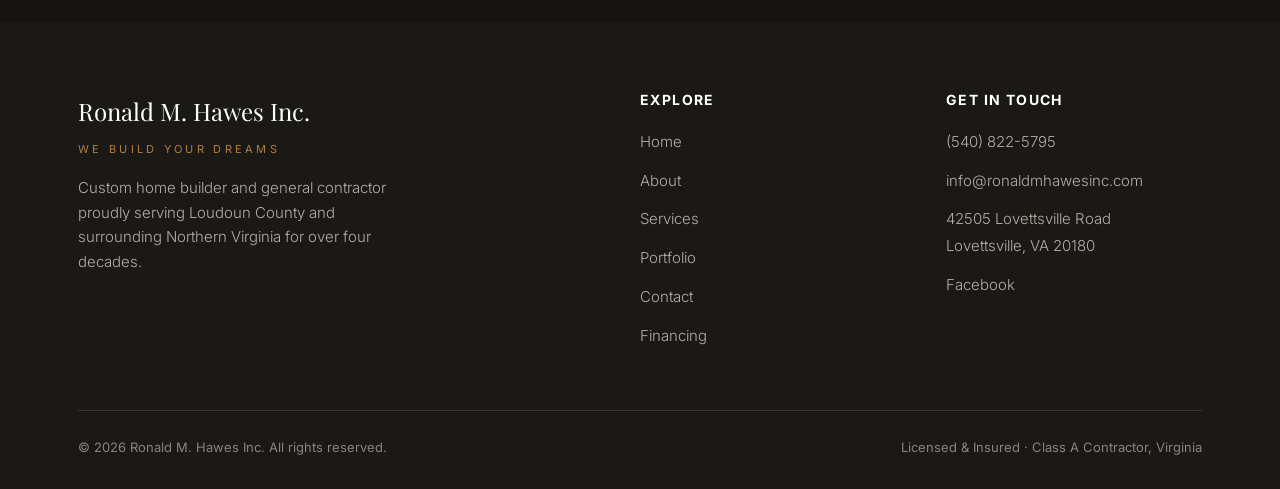
==== commit 6c601286: "Cache-bust CSS/JS so the Back-to-Concepts button shows" ====
--- a/site1/index.html
+++ b/site1/index.html
@@ -7,7 +7,7 @@
 <link rel="preconnect" href="https://fonts.googleapis.com">
 <link rel="preconnect" href="https://fonts.gstatic.com" crossorigin>
 <link href="https://fonts.googleapis.com/css2?family=Playfair+Display:wght@500;600;700&family=Inter:wght@300;400;500;600&display=swap" rel="stylesheet">
-<link rel="stylesheet" href="styles.css">
+<link rel="stylesheet" href="styles.css?v=2">
 </head>
 <body>
 
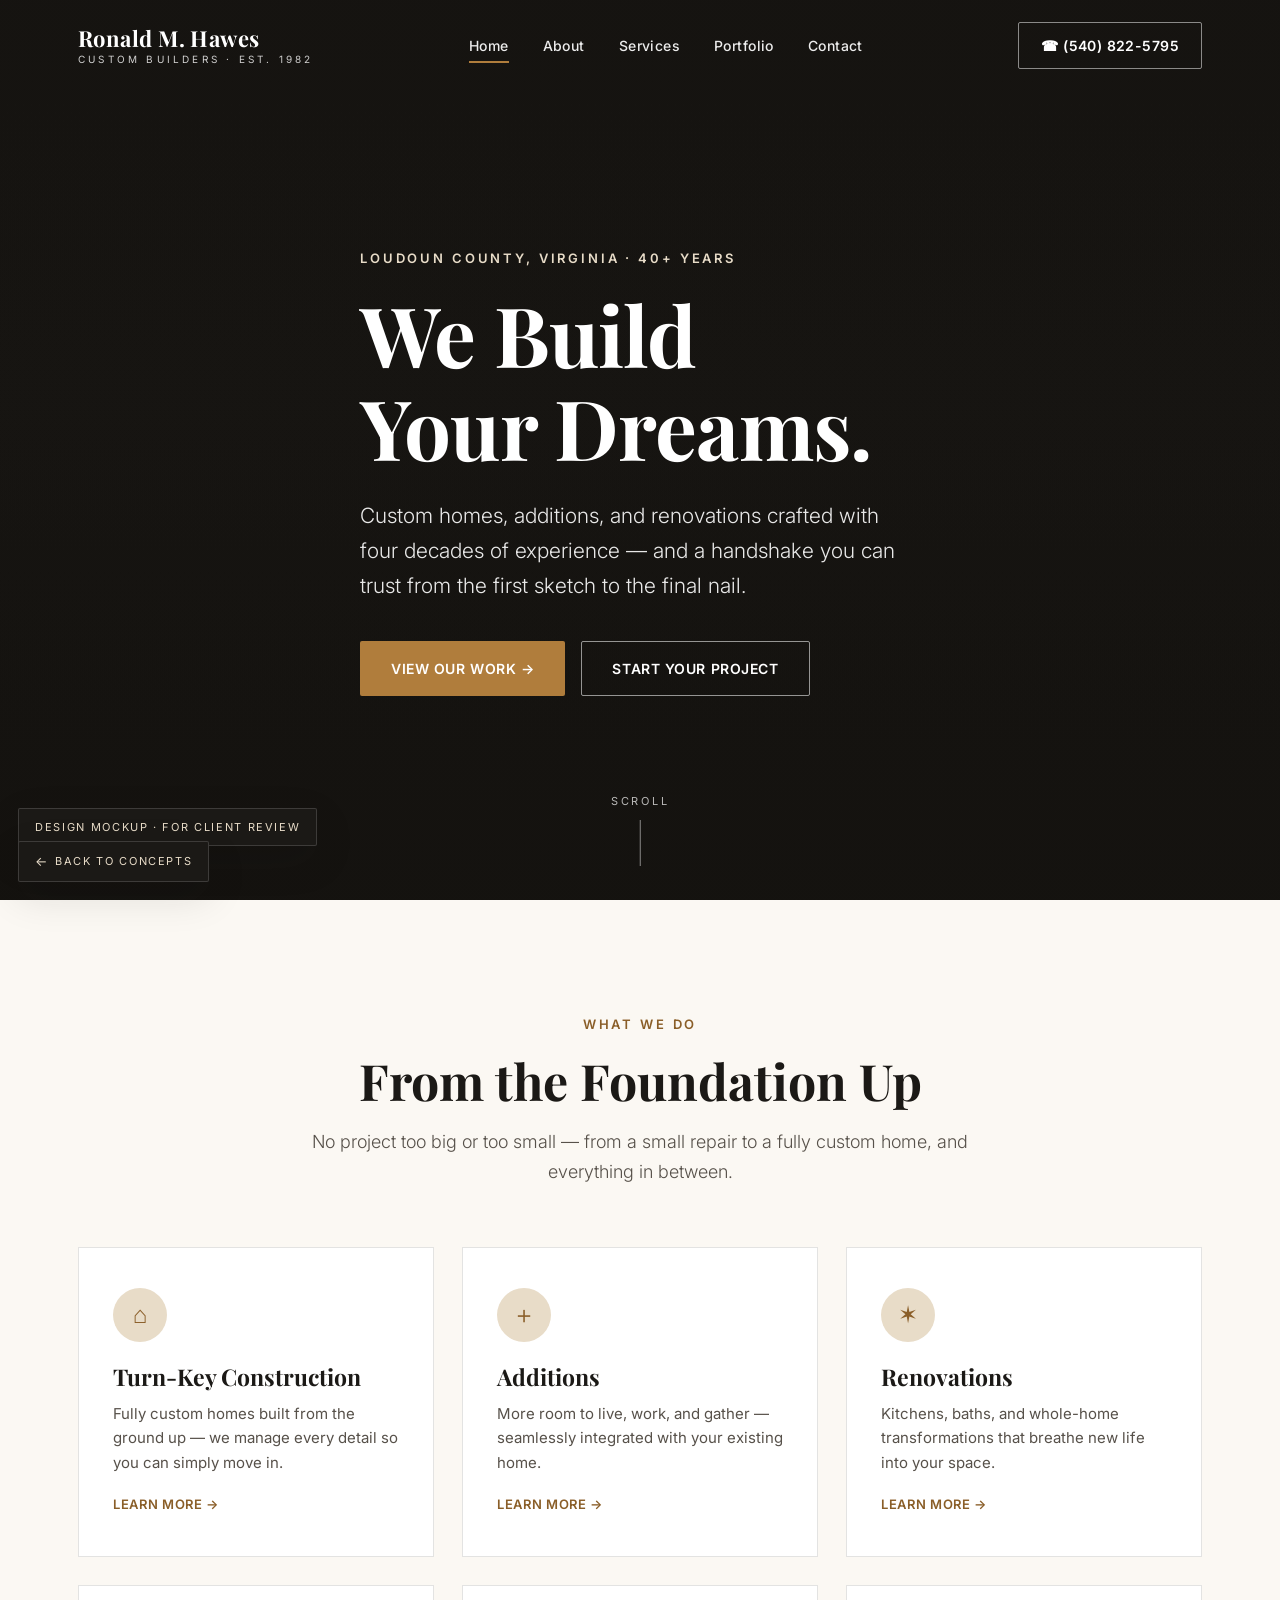
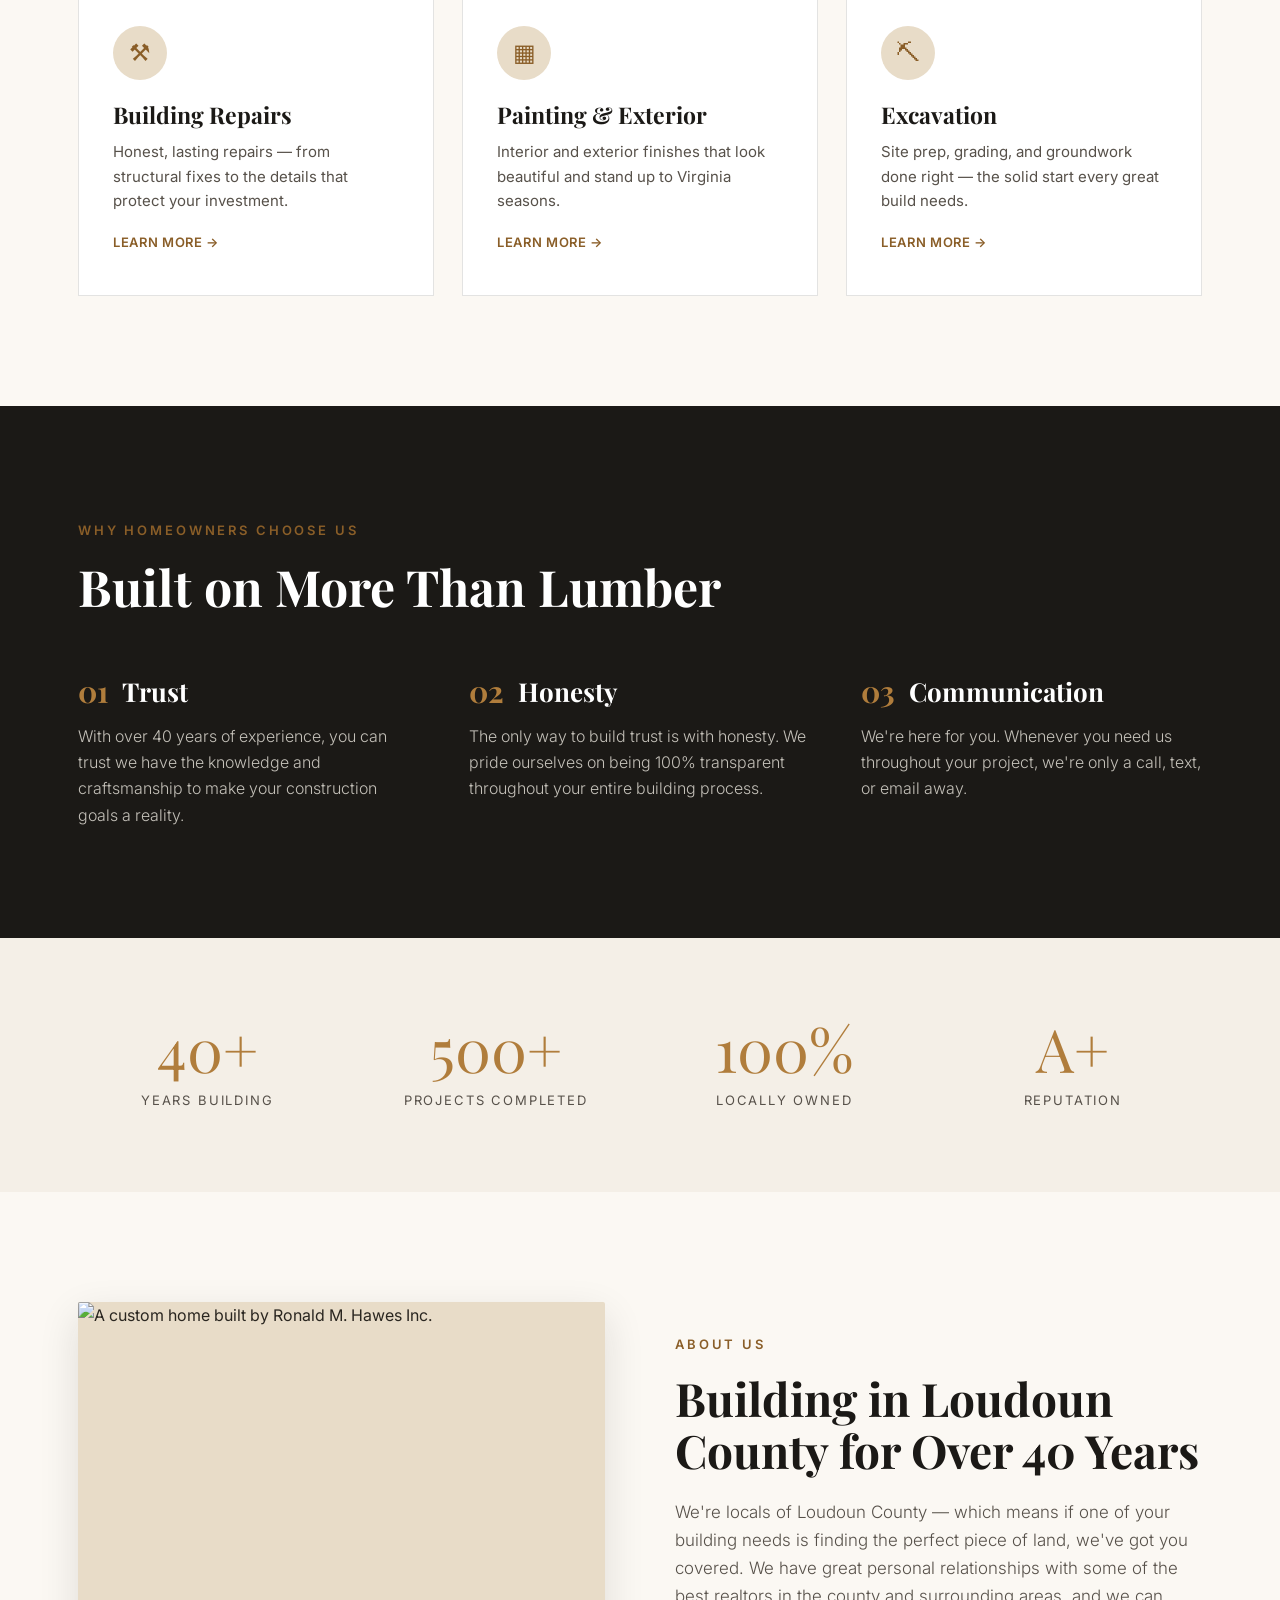
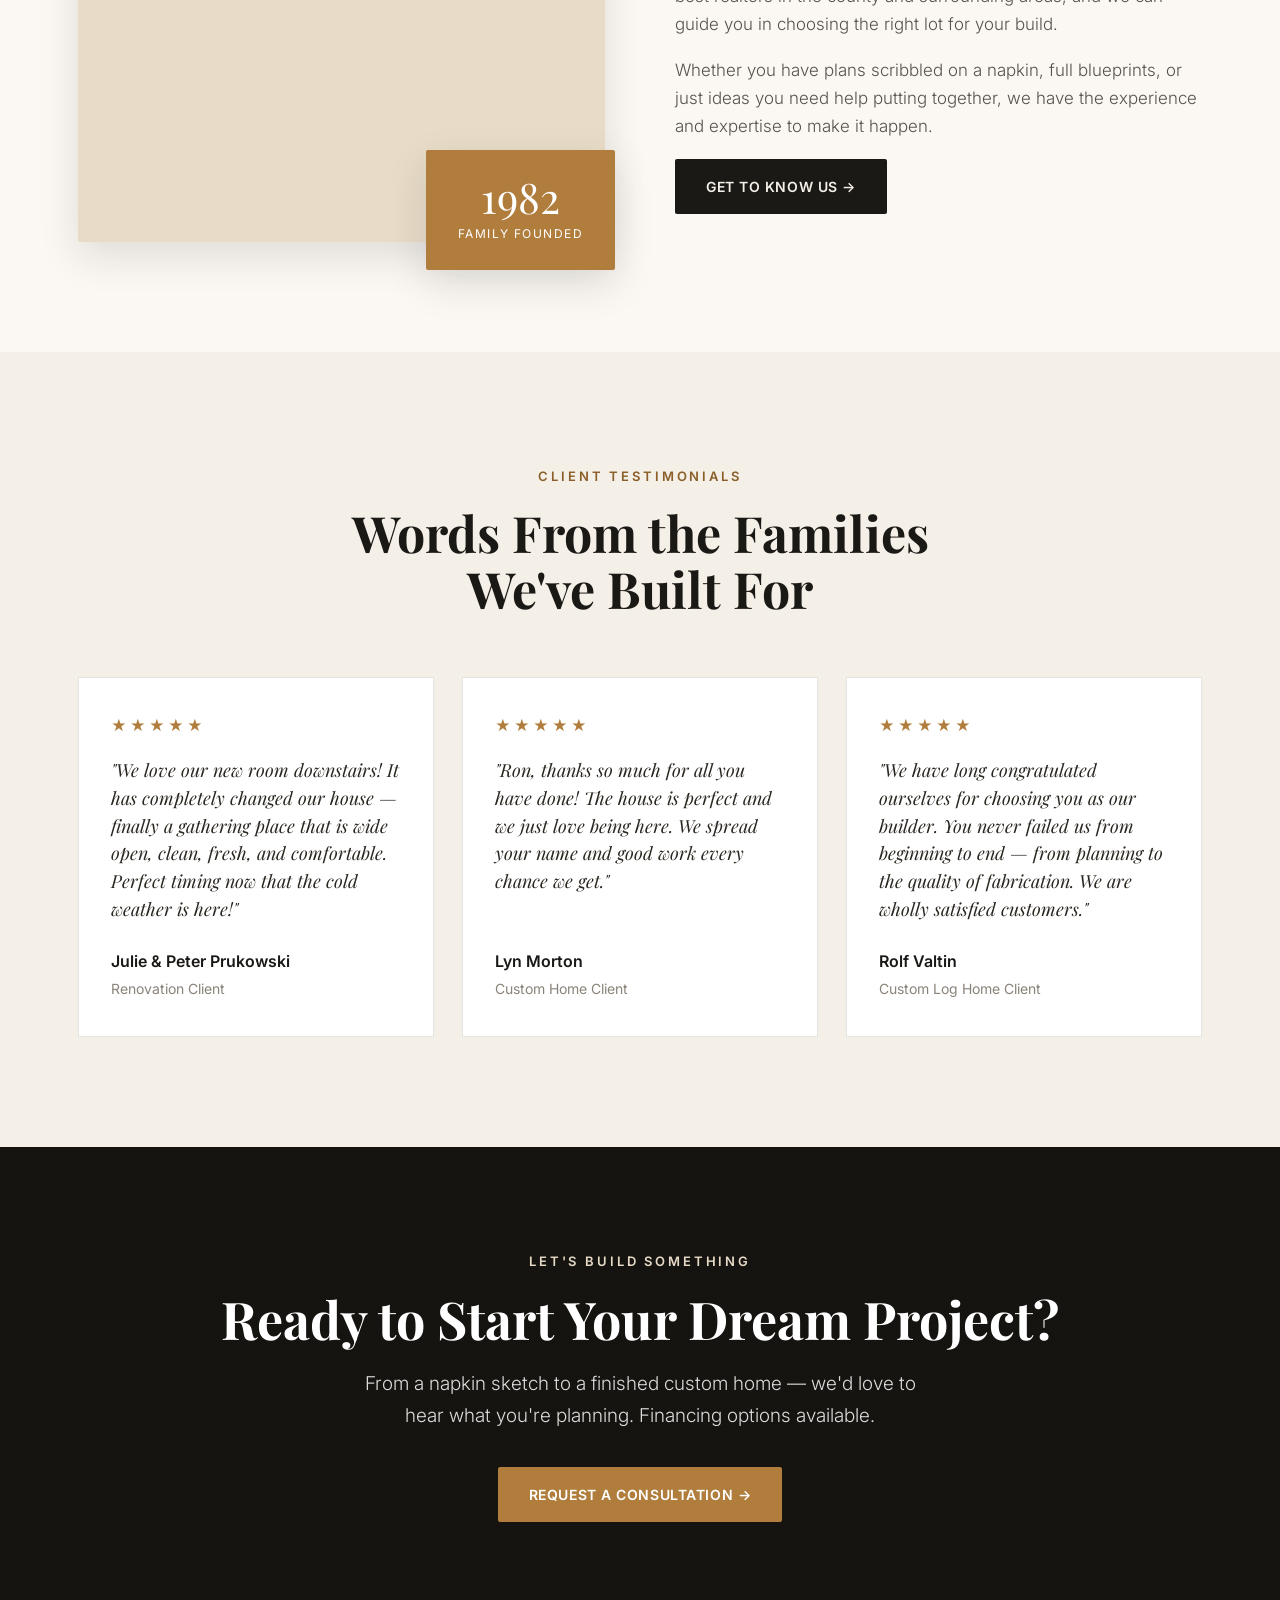
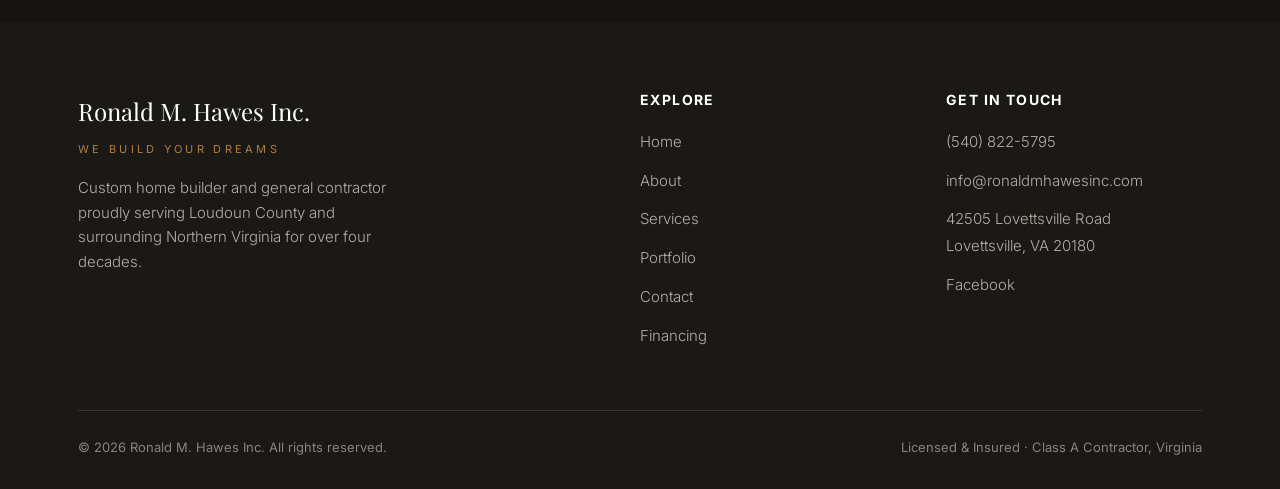
==== commit 77a25842: "Move Back-to-Concepts button under the review tag (bottom-left); free bottom-right for Estimate CTA" ====
--- a/site1/index.html
+++ b/site1/index.html
@@ -7,7 +7,7 @@
 <link rel="preconnect" href="https://fonts.googleapis.com">
 <link rel="preconnect" href="https://fonts.gstatic.com" crossorigin>
 <link href="https://fonts.googleapis.com/css2?family=Playfair+Display:wght@500;600;700&family=Inter:wght@300;400;500;600&display=swap" rel="stylesheet">
-<link rel="stylesheet" href="styles.css?v=2">
+<link rel="stylesheet" href="styles.css?v=3">
 </head>
 <body>
 
--- a/site1/styles.css
+++ b/site1/styles.css
@@ -336,7 +336,7 @@
 
 /* ---------- Mockup banner ---------- */
 .mockup-flag {
-  position: fixed; bottom: 18px; left: 18px; z-index: 200;
+  position: fixed; bottom: 54px; left: 18px; z-index: 200;
   background: var(--ink); color: var(--amber-soft); font-size: 11px; letter-spacing: 0.15em; text-transform: uppercase;
   padding: 9px 16px; border-radius: 2px; box-shadow: var(--shadow-md); border: 1px solid rgba(255,255,255,0.15);
 }
@@ -366,6 +366,7 @@
 }
 
 /* Reviewer nav — mirrors the mockup tag, links to concept menu */
-.review-nav{position:fixed;right:18px;bottom:18px;z-index:200;display:inline-flex;align-items:center;gap:8px;background:var(--ink);color:var(--amber-soft);font-size:11px;letter-spacing:.15em;text-transform:uppercase;padding:9px 16px;border-radius:2px;box-shadow:var(--shadow-md);border:1px solid rgba(255,255,255,.15);transition:.2s}
+.review-nav{position:fixed;left:18px;bottom:18px;z-index:200;display:inline-flex;align-items:center;gap:8px;background:var(--ink);color:var(--amber-soft);font-size:11px;letter-spacing:.15em;text-transform:uppercase;padding:9px 16px;border-radius:2px;box-shadow:var(--shadow-md);border:1px solid rgba(255,255,255,.15);transition:.2s}
 .review-nav::before{content:"\2190";font-size:13px;letter-spacing:0}
 .review-nav:hover{background:var(--charcoal);color:#fff}
+ 
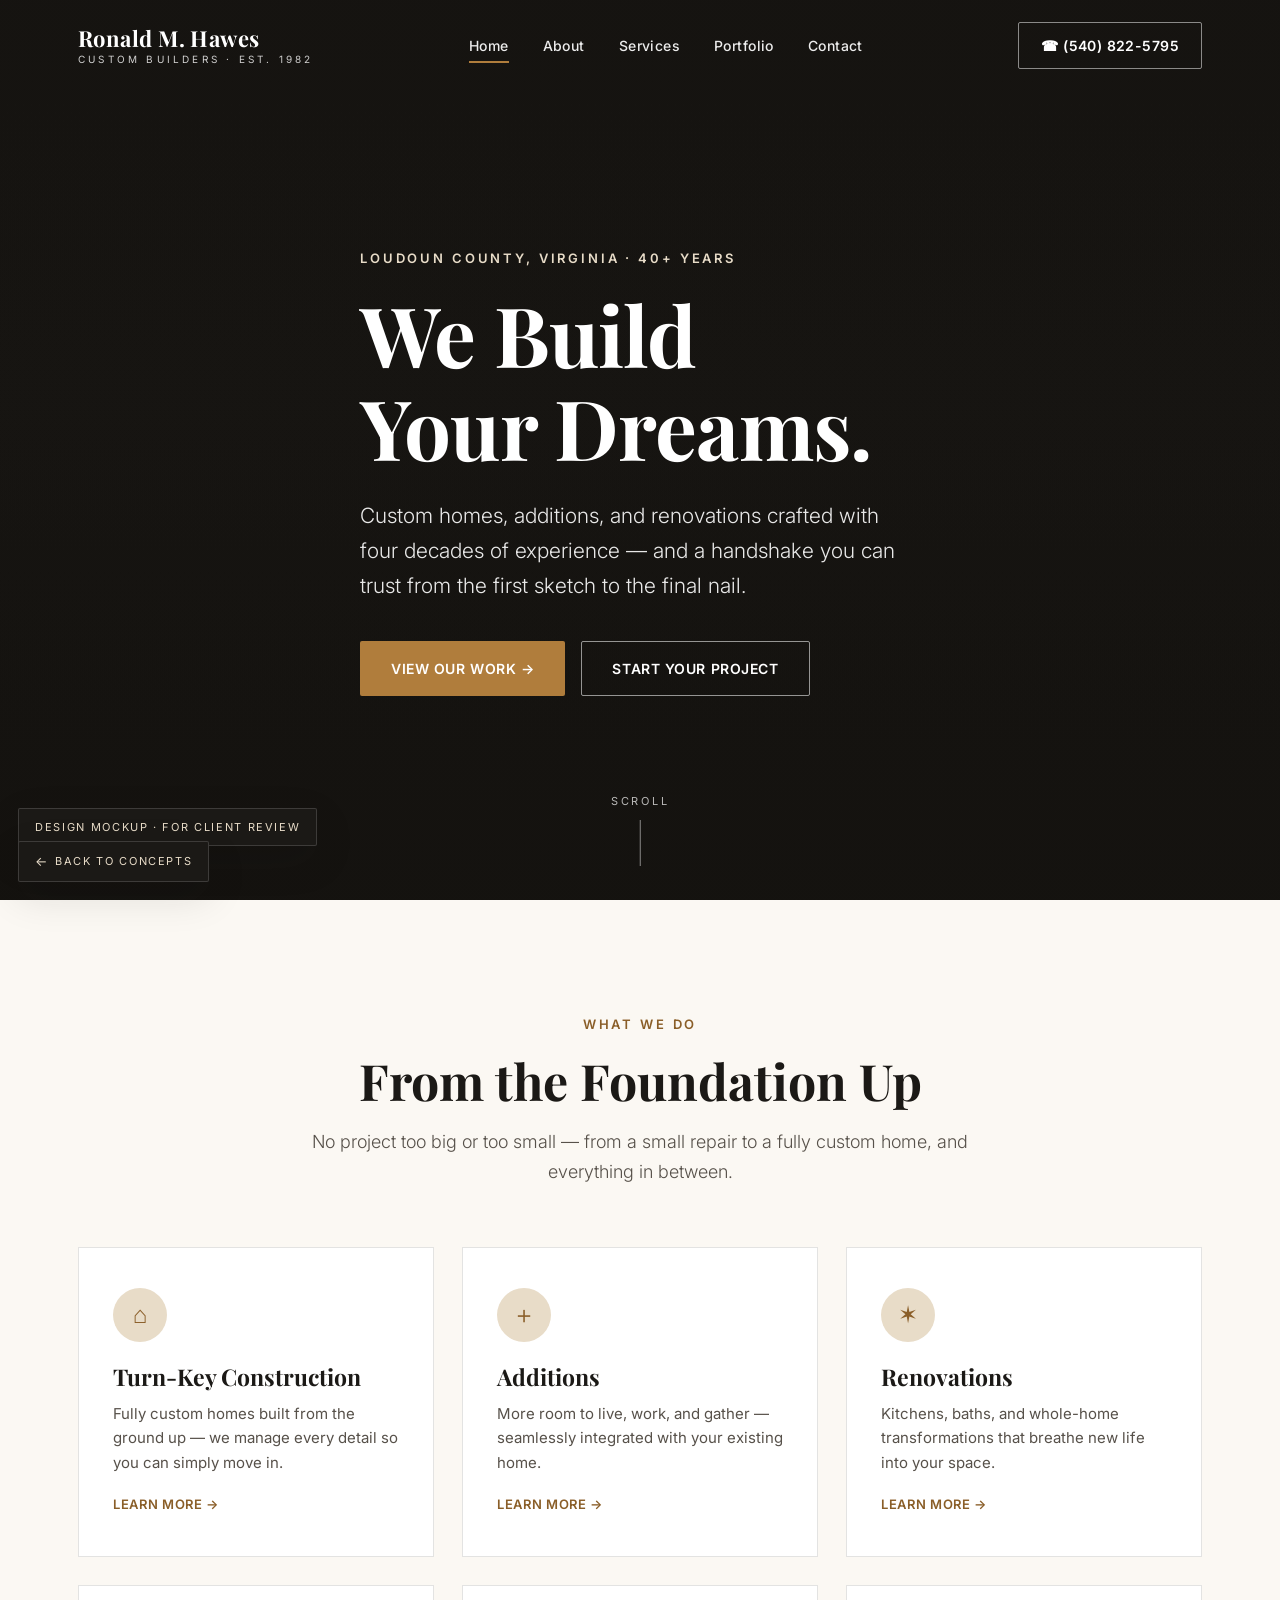
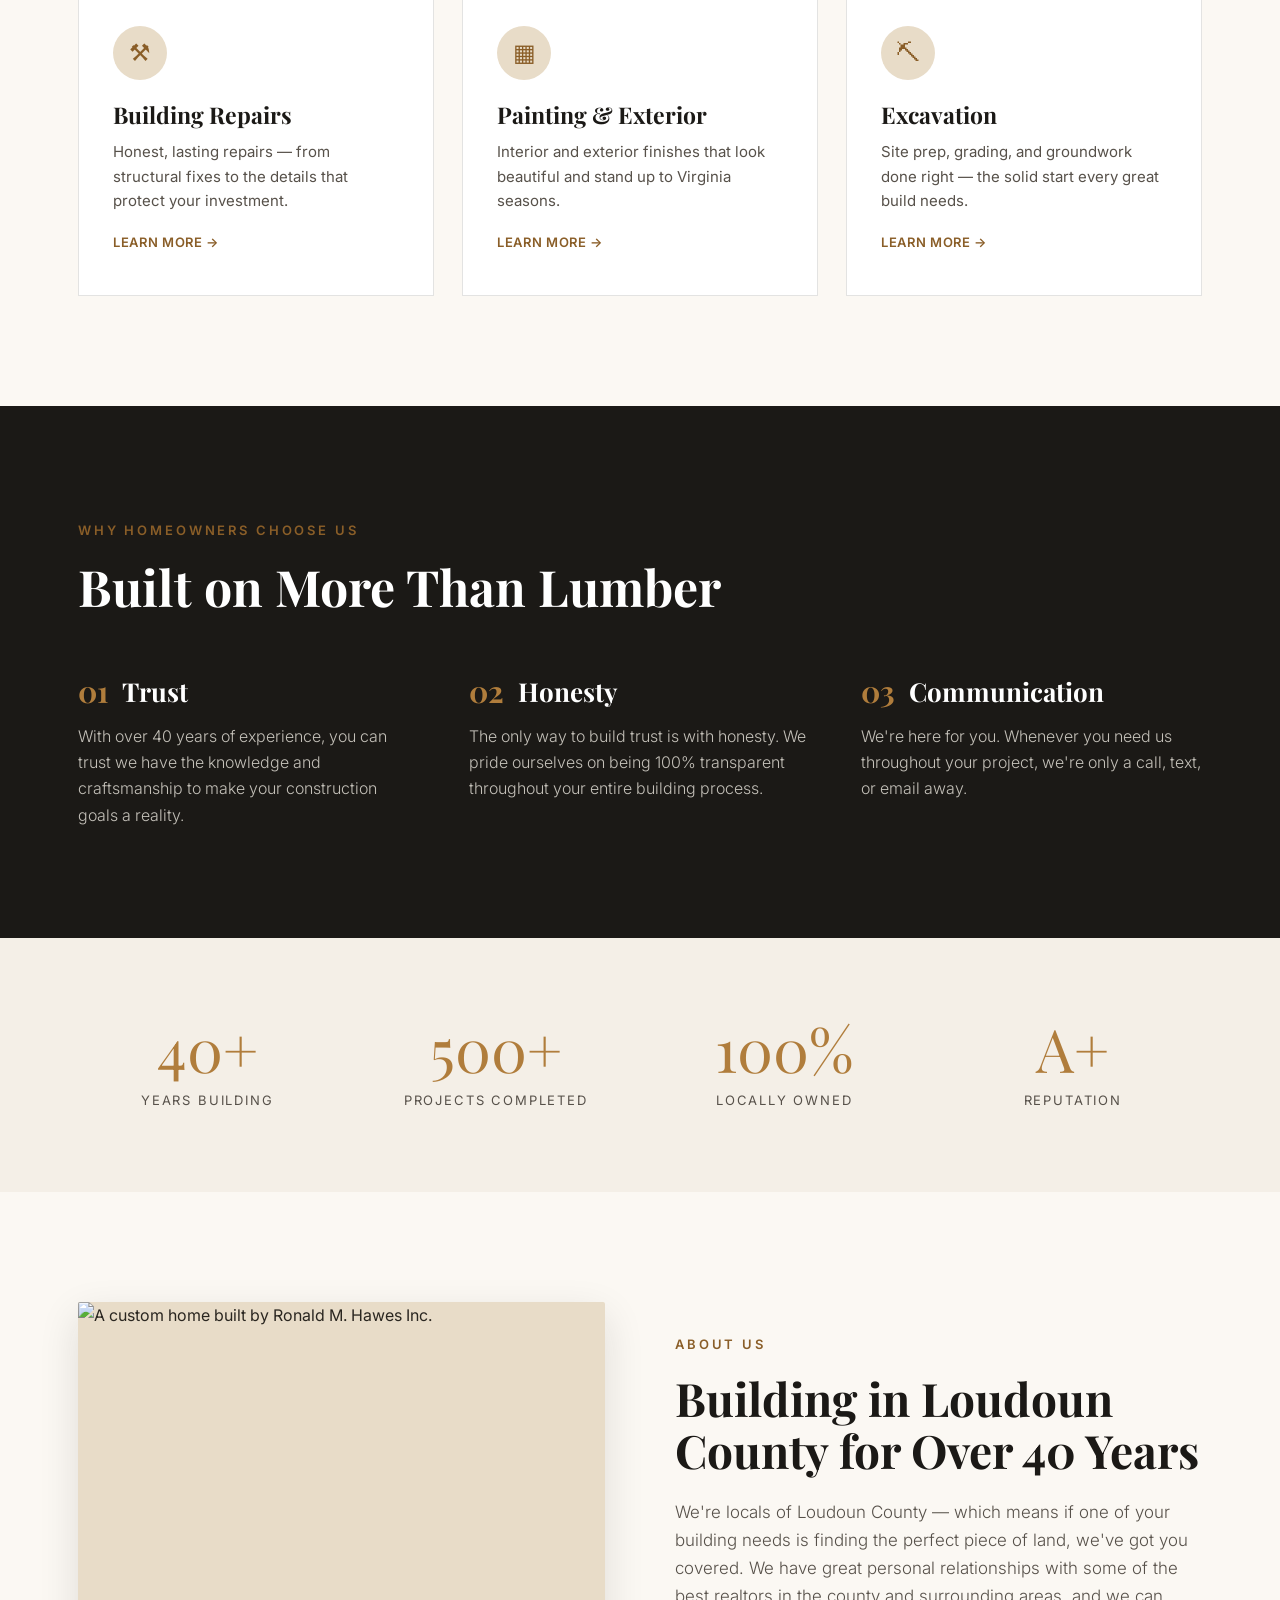
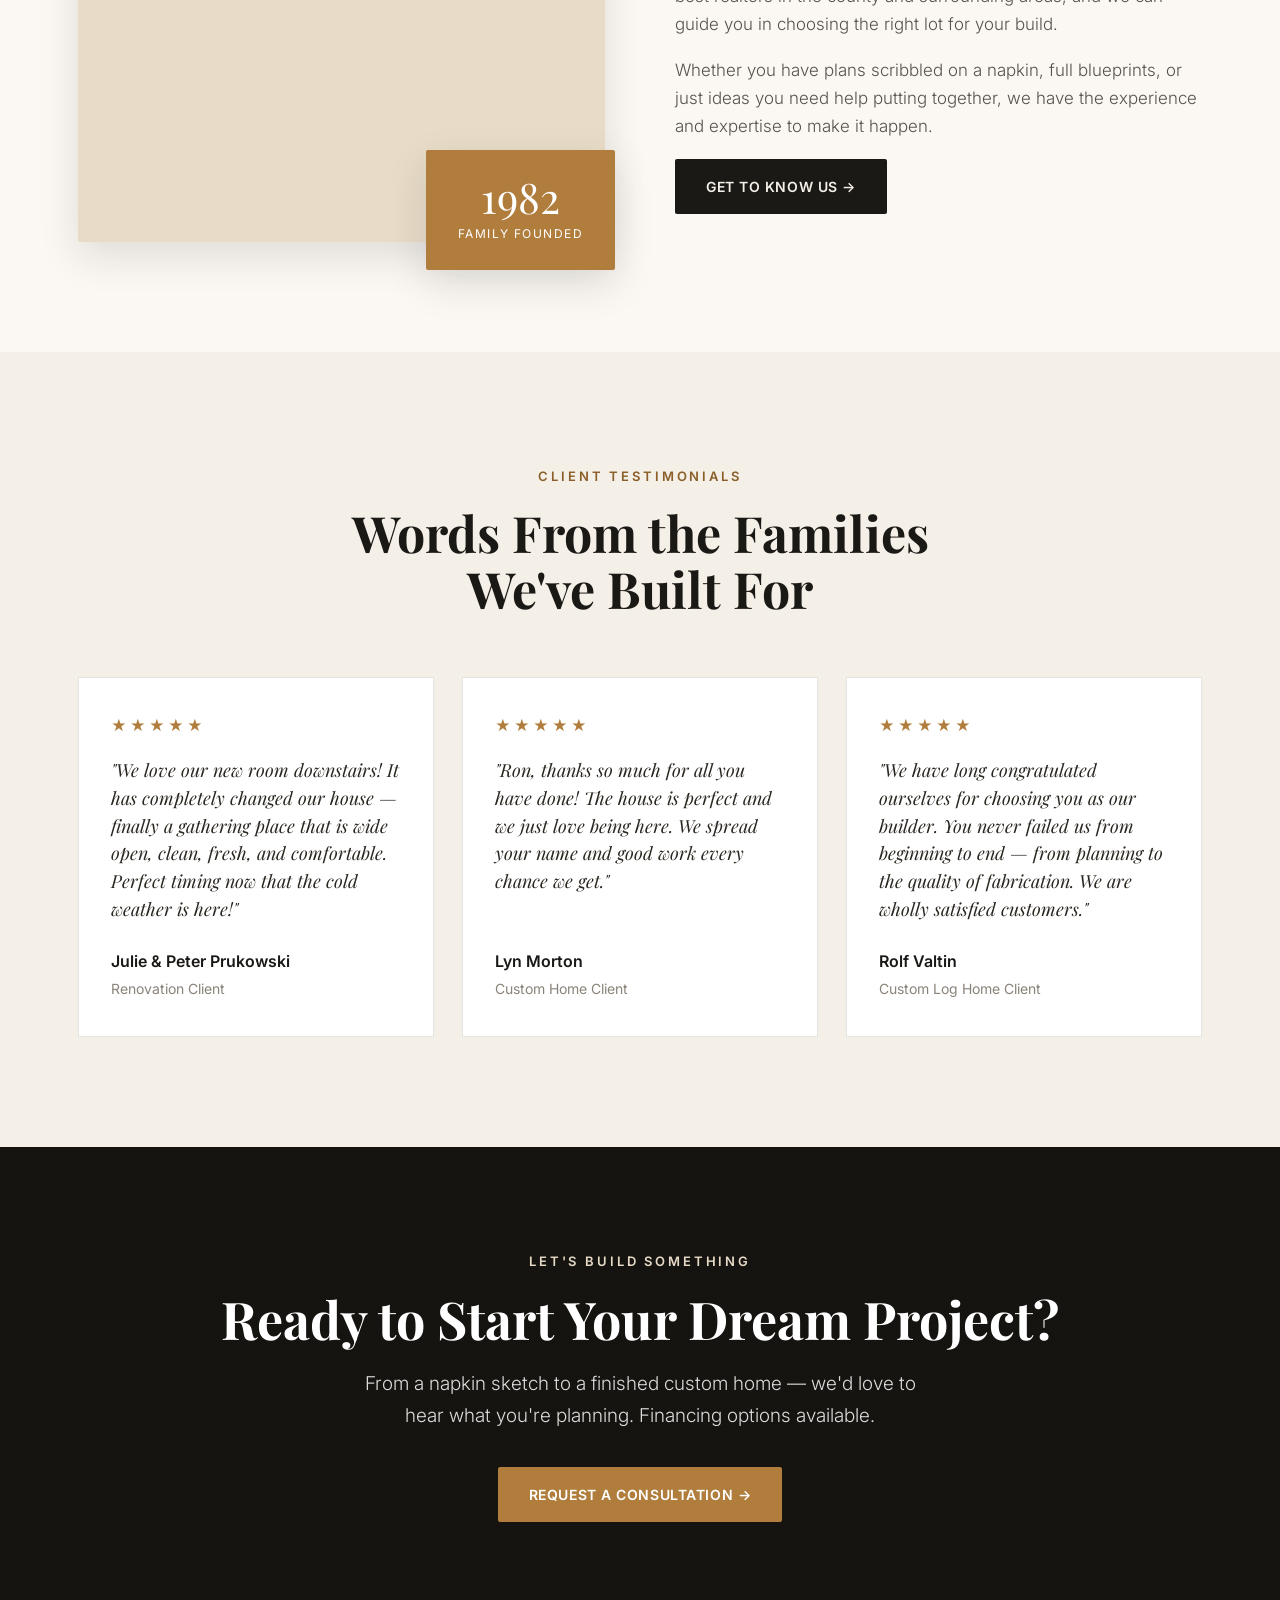
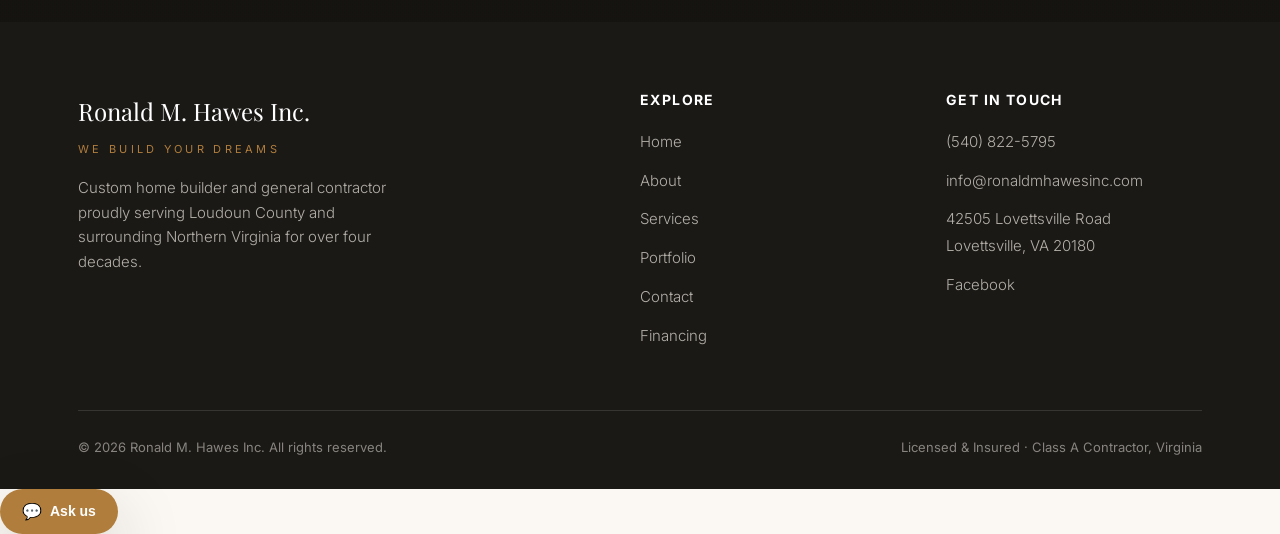
==== commit 0e9187d9: "Add AI services assistant: chat widget on all 3 concepts + Cloudflare Worker backend" ====
--- a/site1/index.html
+++ b/site1/index.html
@@ -7,7 +7,7 @@
 <link rel="preconnect" href="https://fonts.googleapis.com">
 <link rel="preconnect" href="https://fonts.gstatic.com" crossorigin>
 <link href="https://fonts.googleapis.com/css2?family=Playfair+Display:wght@500;600;700&family=Inter:wght@300;400;500;600&display=swap" rel="stylesheet">
-<link rel="stylesheet" href="styles.css?v=3">
+<link rel="stylesheet" href="styles.css?v=4">
 </head>
 <body>
 
@@ -237,5 +237,6 @@
   }, { threshold: 0.12 });
   document.querySelectorAll('.reveal').forEach(el => io.observe(el));
 </script>
+<script src="../assets/assistant.js?v=1"></script>
 </body>
 </html>
--- a/site1/styles.css
+++ b/site1/styles.css
@@ -369,4 +369,28 @@
 .review-nav{position:fixed;left:18px;bottom:18px;z-index:200;display:inline-flex;align-items:center;gap:8px;background:var(--ink);color:var(--amber-soft);font-size:11px;letter-spacing:.15em;text-transform:uppercase;padding:9px 16px;border-radius:2px;box-shadow:var(--shadow-md);border:1px solid rgba(255,255,255,.15);transition:.2s}
 .review-nav::before{content:"\2190";font-size:13px;letter-spacing:0}
 .review-nav:hover{background:var(--charcoal);color:#fff}
- + 
+/* ---------- Chat assistant widget ---------- */
+.rmh-chat{position:fixed;right:22px;bottom:22px;z-index:140;font-family:var(--sans)}
+.rmh-chat__launch{display:inline-flex;align-items:center;gap:8px;background:var(--amber);color:#fff;border:none;border-radius:100px;padding:13px 22px;font-size:14px;font-weight:600;cursor:pointer;box-shadow:var(--shadow-lg);transition:.2s}
+.rmh-chat__launch:hover{background:var(--amber-dark);transform:translateY(-2px)}
+.rmh-chat__launch-ic{font-size:16px}
+.rmh-chat__panel{position:absolute;right:0;bottom:62px;width:360px;max-width:calc(100vw - 36px);height:470px;max-height:72vh;background:var(--paper);border:1px solid var(--line);border-radius:16px;box-shadow:var(--shadow-lg);display:flex;flex-direction:column;overflow:hidden}
+.rmh-chat__panel[hidden]{display:none}
+.rmh-chat__head{background:var(--amber);color:#fff;padding:15px 18px;display:flex;justify-content:space-between;align-items:center}
+.rmh-chat__head strong{font-family:var(--serif);font-size:18px;display:block;color:#fff}
+.rmh-chat__head span{font-size:12px;opacity:.88}
+.rmh-chat__close{background:none;border:none;color:#fff;font-size:20px;line-height:1;cursor:pointer}
+.rmh-chat__log{flex:1;overflow-y:auto;padding:16px;display:flex;flex-direction:column;gap:10px}
+.rmh-msg{max-width:85%;padding:10px 14px;border-radius:14px;font-size:14px;line-height:1.5}
+.rmh-msg.bot{background:var(--cream);color:var(--stone);align-self:flex-start;border-bottom-left-radius:4px}
+.rmh-msg.user{background:var(--amber);color:#fff;align-self:flex-end;border-bottom-right-radius:4px}
+.rmh-msg.typing{color:var(--mist);font-style:italic;letter-spacing:2px}
+.rmh-chat__form{display:flex;gap:8px;padding:12px;border-top:1px solid var(--line)}
+.rmh-chat__form input{flex:1;padding:11px 14px;border:1px solid var(--line);border-radius:100px;font-size:14px;font-family:var(--sans);outline:none;background:#fff}
+.rmh-chat__form input:focus{border-color:var(--amber)}
+.rmh-chat__form button{background:var(--amber);color:#fff;border:none;border-radius:100px;padding:0 18px;font-weight:600;font-size:14px;cursor:pointer}
+.rmh-chat__form button:hover{background:var(--amber-dark)}
+.rmh-chat__foot{font-size:11px;color:var(--mist);text-align:center;padding:9px 12px}
+.rmh-chat__foot a{color:var(--amber-dark)}
+@media(max-width:600px){.rmh-chat__panel{width:calc(100vw - 36px);height:64vh}}
